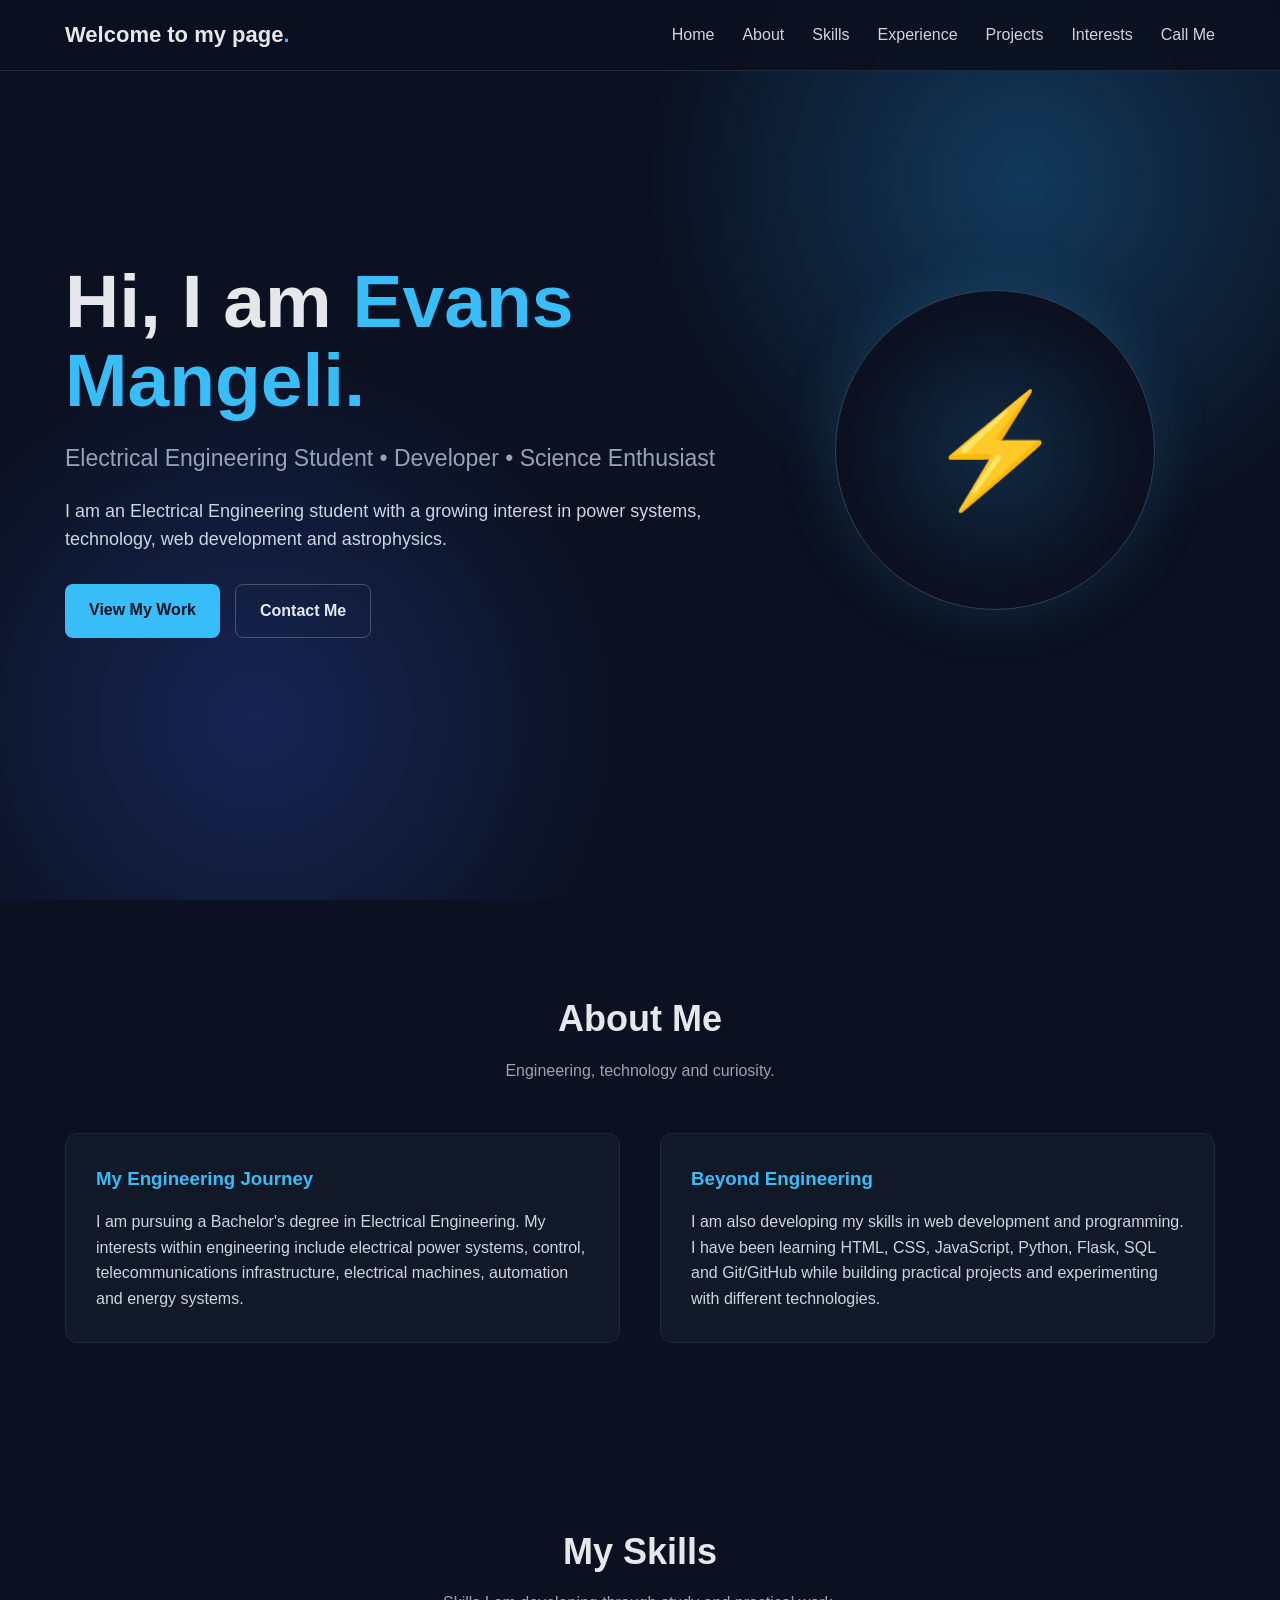
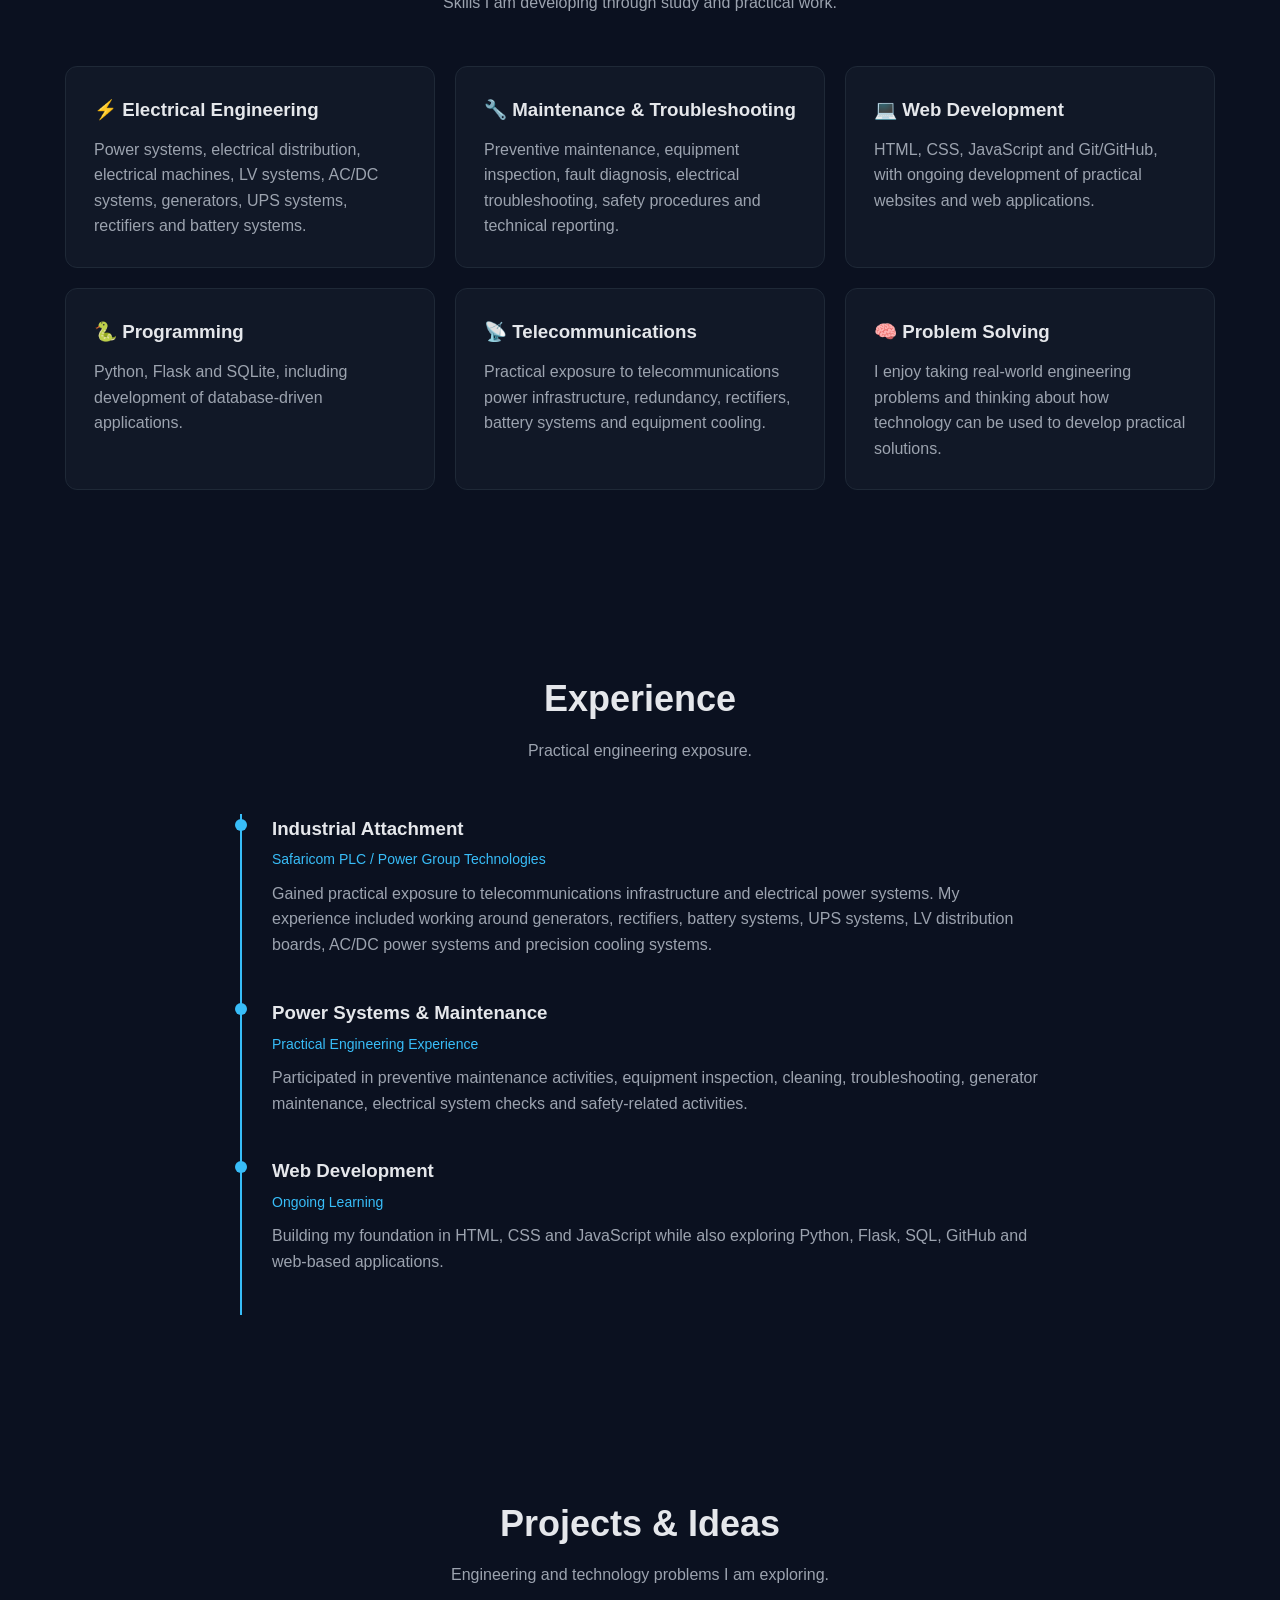
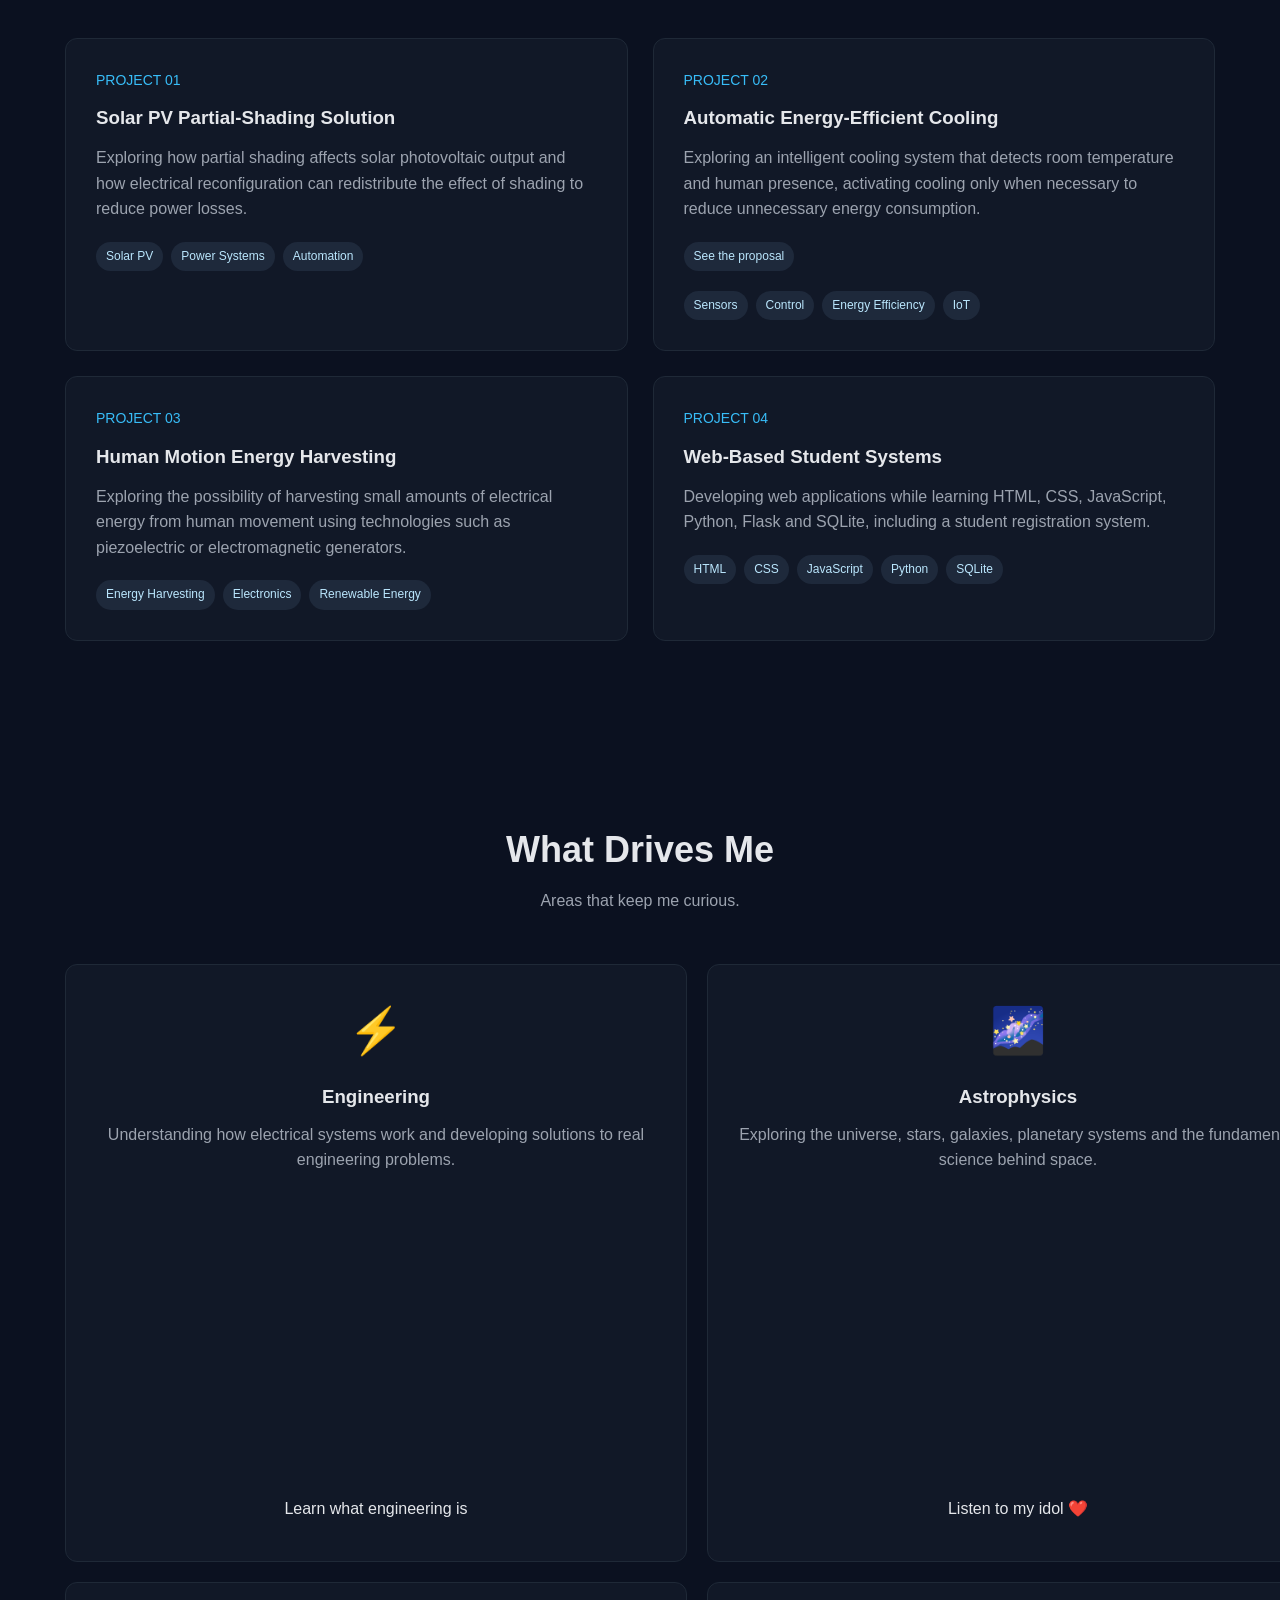
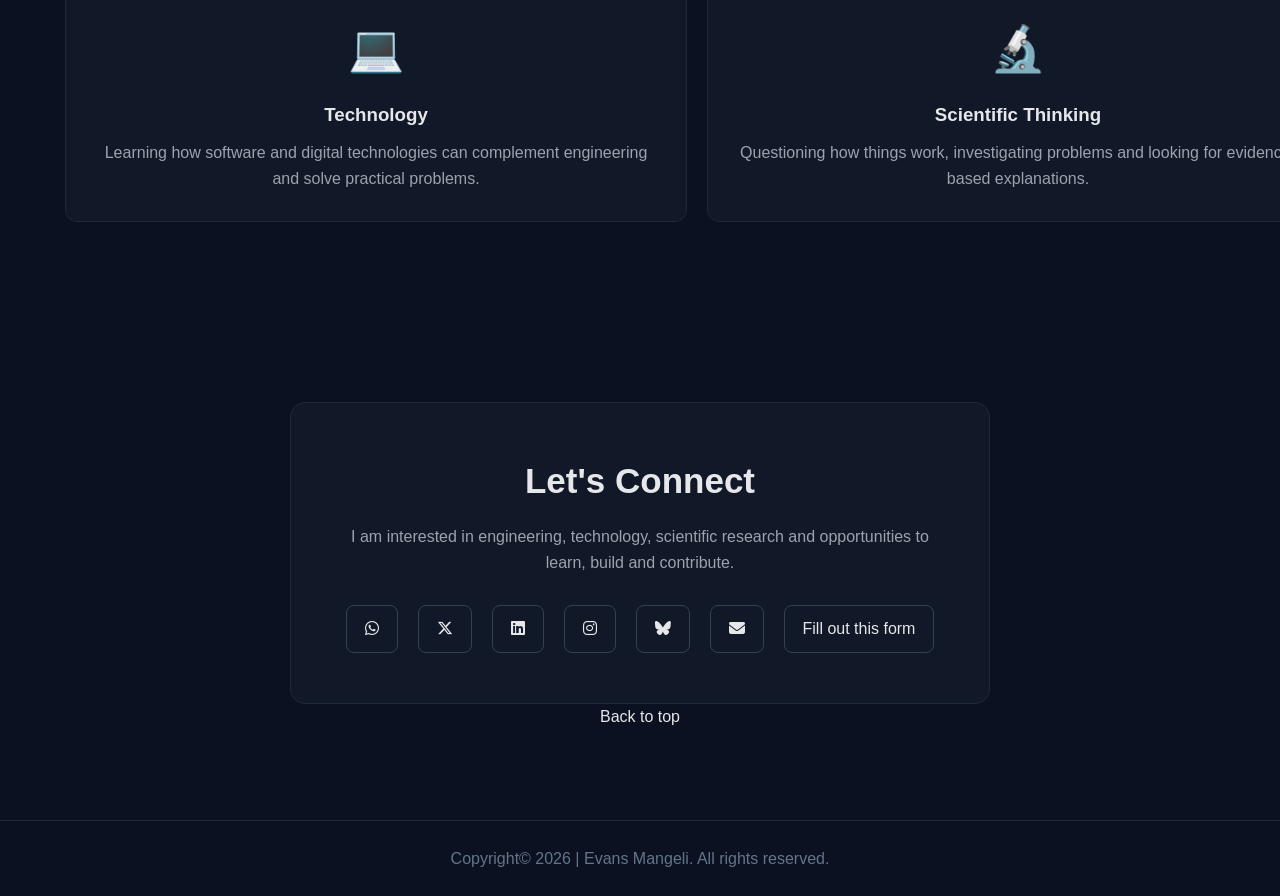
==== index.html @ 2fa1d44e "Updated space background" ====
<!DOCTYPE html>
<html lang="en">
<head>
    <meta charset="UTF-8">
    <meta name="viewport" content="width=device-width, initial-scale=1.0">
    <meta name="google-site-verification" content="w7rC8QkGHCToZlNS32fI_IbXwfFmgGOvwo1kGh_yiqE" />

    <title>Evans Mangeli | Electrical Engineer & Technology Enthusiast</title>

    <meta name="description"
          content="Portfolio of Evans Mangeli, an Electrical Engineering student interested in power systems, technology, web development and astrophysics.">

    <style>
        /* =========================
           GENERAL
        ========================== */

        * {
            margin: 0;
            padding: 0;
            box-sizing: border-box;
            scroll-behavior: smooth;
        }

        body {
            font-family: Arial, Helvetica, sans-serif;
            background: #0b1120;
            color: #e5e7eb;
            line-height: 1.6;
        }

        a {
            text-decoration: none;
            color: inherit;
        }

        .container {
            width: 90%;
            max-width: 1150px;
            margin: auto;
        }

        section {
            padding: 90px 0;
        }

        .section-title {
            text-align: center;
            margin-bottom: 50px;
        }

        .section-title h2 {
            font-size: 36px;
            margin-bottom: 10px;
        }

        .section-title p {
            color: #9ca3af;
        }


        /* =========================
           NAVIGATION
        ========================== */

        header {
            position: fixed;
            top: 0;
            width: 100%;
            z-index: 1000;

            background: rgba(11, 17, 32, 0.92);
            backdrop-filter: blur(10px);

            border-bottom: 1px solid #1f2937;
        }

        nav {
            height: 70px;
            display: flex;
            align-items: center;
            justify-content: space-between;
        }

        .logo {
            font-size: 22px;
            font-weight: bold;
        }

        .logo span {
            color: #38bdf8;
        }

        .nav-links {
            display: flex;
            gap: 28px;
            list-style: none;
        }

        .nav-links a {
            color: #d1d5db;
            transition: 0.3s;
        }

        .nav-links a:hover {
            color: #38bdf8;
        }


        /* =========================
           HERO
        ========================== */

        #home {
            min-height: 100vh;

            display: flex;
            align-items: center;

            background:
                radial-gradient(circle at 80% 20%, #12395a 0%, transparent 30%),
                radial-gradient(circle at 20% 80%, #172554 0%, transparent 30%),
                #0b1120;
        }

        .hero {
            display: grid;
            grid-template-columns: 1.2fr 0.8fr;
            gap: 50px;
            align-items: center;
        }

        .hero-text h1 {
            font-size: clamp(45px, 7vw, 75px);
            line-height: 1.05;
            margin-bottom: 20px;
        }

        .hero-text h1 span {
            color: #38bdf8;
        }

        .hero-text h3 {
            color: #94a3b8;
            font-size: 23px;
            margin-bottom: 20px;
            font-weight: normal;
        }

        .hero-text p {
            color: #cbd5e1;
            max-width: 650px;
            font-size: 18px;
            margin-bottom: 30px;
        }

        .buttons {
            display: flex;
            gap: 15px;
            flex-wrap: wrap;
        }

        .btn {
            display: inline-block;
            padding: 13px 24px;
            border-radius: 8px;
            font-weight: bold;
            transition: 0.3s;
        }

        .primary {
            background: #38bdf8;
            color: #07111f;
        }

        .primary:hover {
            transform: translateY(-3px);
        }

        .secondary {
            border: 1px solid #475569;
            color: #e2e8f0;
        }

        .secondary:hover {
            border-color: #38bdf8;
            color: #38bdf8;
        }


        /* =========================
           ENGINEERING VISUAL
        ========================== */

        .hero-visual {
            display: flex;
            justify-content: center;
        }

        .engineering-card {
            width: 320px;
            height: 320px;

            border: 1px solid #334155;
            border-radius: 50%;

            display: flex;
            align-items: center;
            justify-content: center;

            background:
                radial-gradient(circle, #102a43, #0b1120 65%);

            box-shadow: 0 0 60px rgba(56, 189, 248, 0.15);
        }

        .engineering-card .symbol {
            font-size: 110px;
        }


        /* =========================
           ABOUT
        ========================== */

        .about-grid {
            display: grid;
            grid-template-columns: 1fr 1fr;
            gap: 40px;
        }

        .about-card {
            background: #111827;
            border: 1px solid #1f2937;
            border-radius: 12px;
            padding: 30px;
        }

        .about-card h3 {
            margin-bottom: 15px;
            color: #38bdf8;
        }

        .about-card p {
            color: #cbd5e1;
        }


        /* =========================
           SKILLS
        ========================== */

        .skills-grid {
            display: grid;
            grid-template-columns: repeat(3, 1fr);
            gap: 20px;
        }

        .skill-card {
            background: #111827;
            border: 1px solid #1f2937;
            border-radius: 12px;
            padding: 28px;
            transition: 0.3s;
        }

        .skill-card:hover {
            transform: translateY(-5px);
            border-color: #38bdf8;
        }

        .skill-card h3 {
            margin-bottom: 12px;
        }

        .skill-card p {
            color: #9ca3af;
        }


        /* =========================
           EXPERIENCE
        ========================== */

        .timeline {
            max-width: 800px;
            margin: auto;
        }

        .timeline-item {
            border-left: 2px solid #38bdf8;
            padding: 0 0 40px 30px;
            position: relative;
        }

        .timeline-item::before {
            content: "";
            width: 12px;
            height: 12px;
            border-radius: 50%;
            background: #38bdf8;

            position: absolute;
            left: -7px;
            top: 5px;
        }

        .timeline-item h3 {
            margin-bottom: 5px;
        }

        .timeline-item .date {
            color: #38bdf8;
            font-size: 14px;
            margin-bottom: 10px;
        }

        .timeline-item p {
            color: #9ca3af;
        }


        /* =========================
           PROJECTS
        ========================== */

        .projects-grid {
            display: grid;
            grid-template-columns: repeat(2, 1fr);
            gap: 25px;
        }

        .project-card {
            background: #111827;
            border: 1px solid #1f2937;
            border-radius: 12px;
            padding: 30px;

            transition: 0.3s;
        }

        .project-card:hover {
            transform: translateY(-6px);
            border-color: #38bdf8;
        }

        .project-number {
            color: #38bdf8;
            font-size: 14px;
            margin-bottom: 12px;
        }

        .project-card h3 {
            margin-bottom: 12px;
        }

        .project-card p {
            color: #9ca3af;
        }

        .tags {
            display: flex;
            gap: 8px;
            flex-wrap: wrap;
            margin-top: 20px;
        }

        .tag {
            background: #1e293b;
            color: #bae6fd;
            padding: 5px 10px;
            border-radius: 20px;
            font-size: 12px;
        }


        /* =========================
           INTERESTS
        ========================== */

        .interest-grid {
            display: grid;
            grid-template-columns: repeat(3, 1fr);
            gap: 20px;
        }

        .interest {
            text-align: center;
            padding: 30px;
            background: #111827;
            border-radius: 12px;
            border: 1px solid #1f2937;
        }

        .interest .icon {
            font-size: 45px;
            margin-bottom: 15px;
        }

        .interest p {
            color: #9ca3af;
            margin-top: 10px;
        }


        /* =========================
           CONTACT
        ========================== */

        #contact {
            text-align: center;
        }

        .contact-box {
            max-width: 700px;
            margin: auto;
            background: #111827;
            border: 1px solid #1f2937;
            border-radius: 15px;
            padding: 50px;
        }

        .contact-box h2 {
            font-size: 35px;
            margin-bottom: 15px;
        }

        .contact-box p {
            color: #9ca3af;
            margin-bottom: 30px;
        }

        .social-links {
            display: flex;
            justify-content: center;
            gap: 20px;
            flex-wrap: wrap;
        }

        .social-links a {
            border: 1px solid #334155;
            padding: 10px 18px;
            border-radius: 8px;
            transition: 0.3s;
        }

        .social-links a:hover {
            color: #38bdf8;
            border-color: #38bdf8;
        }


        /* =========================
           FOOTER
        ========================== */

        footer {
            border-top: 1px solid #1f2937;
            padding: 25px;
            text-align: center;
            color: #64748b;
        }


        /* =========================
           MOBILE
        ========================== */

        @media (max-width: 800px) {

            .nav-links {
                display: none;
            }

            .hero {
                grid-template-columns: 1fr;
                text-align: center;
            }

            .buttons {
                justify-content: center;
            }

            .about-grid,
            .projects-grid {
                grid-template-columns: 1fr;
            }

            .skills-grid,
            .interest-grid {
                grid-template-columns: 1fr;
            }

            .hero-visual {
                order: -1;
            }

            .engineering-card {
                width: 220px;
                height: 220px;
            }

            .engineering-card .symbol {
                font-size: 75px;
            }
        }
        .space-background {
            position: fixed;
            inset: 0;
            width: 100%;
            height: 100%;
            object-fit: cover;
            z-index: -1;
        }
    </style>
    <link rel="icon" href="1782211085820.jpg" type="jpeg">
    <link rel="stylesheet" href="https://cdnjs.cloudflare.com/ajax/libs/font-awesome/6.7.2/css/all.min.css">
</head>


<body>
    

    <!-- =========================
         NAVIGATION
    ========================== -->

    <header>
        
        <div class="container">
            
            <nav>

                <div class="logo">
                    Welcome to my page<span>.</span>
                </div>

                <ul class="nav-links">
                    <li><a href="#home">Home</a></li>
                    <li><a href="#about">About</a></li>
                    <li><a href="#skills">Skills</a></li>
                    <li><a href="#experience">Experience</a></li>
                    <li><a href="#projects">Projects</a></li>
                    <li><a href="#interests">Interests</a></li>
                    <li><a href="tel: +254722110178">Call Me</a></li>
                </ul>

            </nav>
        </div>
    </header>


    <!-- =========================
         HERO
    ========================== -->

    <section id="home">

        <div class="container">
            <video class="space-background" autoplay muted loop playsinline>
                <source src="A journey into the Milky Way galaxy showing continuous rotation and looping seamlessly.mp4" type="mp4">
            </video>


            <div class="hero">

                <div class="hero-text">

                    <h1>
                        Hi, I am <span>Evans Mangeli.</span>
                    </h1>

                    <h3>
                        Electrical Engineering Student • Developer • Science Enthusiast
                    </h3>

                    <p>
                        I am an Electrical Engineering student with a growing interest in power systems,
                        technology, web development and astrophysics.
                    </p>

                    <div class="buttons">
                        <a href="#projects" class="btn primary">
                            View My Work
                        </a>

                        <a href="#contact" class="btn secondary">
                            Contact Me
                        </a>
                    </div>

                </div>


                <div class="hero-visual">

                    <div class="engineering-card">

                        <div class="symbol">
                            ⚡
                        </div>

                    </div>

                </div>

            </div>

        </div>

    </section>


    <!-- =========================
         ABOUT
    ========================== -->

    <section id="about">

        <div class="container">

            <div class="section-title">

                <h2>About Me</h2>

                <p>
                    Engineering, technology and curiosity.
                </p>

            </div>


            <div class="about-grid">

                <div class="about-card">

                    <h3>My Engineering Journey</h3>

                    <p>
                        I am pursuing a Bachelor's degree in Electrical Engineering.

                        My interests within engineering include electrical power
                        systems, control, telecommunications infrastructure,
                        electrical machines, automation and energy systems.
                    </p>

                </div>


                <div class="about-card">

                    <h3>Beyond Engineering</h3>

                    <p>
                        I am also developing my skills in web development and
                        programming. I have been learning HTML, CSS, JavaScript,
                        Python, Flask, SQL and Git/GitHub while building practical
                        projects and experimenting with different technologies.
                    </p>

                </div>

            </div>

        </div>

    </section>


    <!-- =========================
         SKILLS
    ========================== -->

    <section id="skills">

        <div class="container">

            <div class="section-title">

                <h2>My Skills</h2>

                <p>
                    Skills I am developing through study and practical work.
                </p>

            </div>


            <div class="skills-grid">

                <div class="skill-card">
                    <h3>⚡ Electrical Engineering</h3>

                    <p>
                        Power systems, electrical distribution, electrical machines,
                        LV systems, AC/DC systems, generators, UPS systems,
                        rectifiers and battery systems.
                    </p>
                </div>


                <div class="skill-card">
                    <h3>🔧 Maintenance & Troubleshooting</h3>

                    <p>
                        Preventive maintenance, equipment inspection,
                        fault diagnosis, electrical troubleshooting,
                        safety procedures and technical reporting.
                    </p>
                </div>


                <div class="skill-card">
                    <h3>💻 Web Development</h3>

                    <p>
                        HTML, CSS, JavaScript and Git/GitHub, with ongoing
                        development of practical websites and web applications.
                    </p>
                </div>


                <div class="skill-card">
                    <h3>🐍 Programming</h3>

                    <p>
                        Python, Flask and SQLite, including development of
                        database-driven applications.
                    </p>
                </div>


                <div class="skill-card">
                    <h3>📡 Telecommunications</h3>

                    <p>
                        Practical exposure to telecommunications power
                        infrastructure, redundancy, rectifiers, battery systems
                        and equipment cooling.
                    </p>
                </div>


                <div class="skill-card">
                    <h3>🧠 Problem Solving</h3>

                    <p>
                        I enjoy taking real-world engineering problems and
                        thinking about how technology can be used to develop
                        practical solutions.
                    </p>
                </div>

            </div>

        </div>

    </section>


    <!-- =========================
         EXPERIENCE
    ========================== -->

    <section id="experience">

        <div class="container">

            <div class="section-title">

                <h2>Experience</h2>

                <p>
                    Practical engineering exposure.
                </p>

            </div>


            <div class="timeline">

                <div class="timeline-item">

                    <h3>Industrial Attachment</h3>

                    <div class="date">
                        Safaricom PLC / Power Group Technologies
                    </div>

                    <p>
                        Gained practical exposure to telecommunications
                        infrastructure and electrical power systems.

                        My experience included working around generators,
                        rectifiers, battery systems, UPS systems, LV distribution
                        boards, AC/DC power systems and precision cooling systems.
                    </p>

                </div>


                <div class="timeline-item">

                    <h3>Power Systems & Maintenance</h3>

                    <div class="date">
                        Practical Engineering Experience
                    </div>

                    <p>
                        Participated in preventive maintenance activities,
                        equipment inspection, cleaning, troubleshooting,
                        generator maintenance, electrical system checks and
                        safety-related activities.
                    </p>

                </div>


                <div class="timeline-item">

                    <h3>Web Development</h3>

                    <div class="date">
                        Ongoing Learning
                    </div>

                    <p>
                        Building my foundation in HTML, CSS and JavaScript while
                        also exploring Python, Flask, SQL, GitHub and web-based
                        applications.
                    </p>

                </div>

            </div>

        </div>

    </section>


    <!-- =========================
         PROJECTS
    ========================== -->

    <section id="projects">

        <div class="container">

            <div class="section-title">

                <h2>Projects & Ideas</h2>

                <p>
                    Engineering and technology problems I am exploring.
                </p>

            </div>


            <div class="projects-grid">


                <div class="project-card">

                    <div class="project-number">
                        PROJECT 01
                    </div>

                    <h3>Solar PV Partial-Shading Solution</h3>

                    <p>
                        Exploring how partial shading affects solar photovoltaic
                        output and how electrical reconfiguration can redistribute
                        the effect of shading to reduce power losses.
                    </p>

                    <div class="tags">
                        <span class="tag">Solar PV</span>
                        <span class="tag">Power Systems</span>
                        <span class="tag">Automation</span>
                    </div>

                </div>


                <div class="project-card">

                    <div class="project-number">
                        PROJECT 02
                    </div>

                    <h3>Automatic Energy-Efficient Cooling</h3>

                    <p>
                        Exploring an intelligent cooling system that detects room
                        temperature and human presence, activating cooling only
                        when necessary to reduce unnecessary energy consumption.
                        <p> 
                            <div class="tags"><span class="tag"><a href="Evans R Proposal (3).docx">See the proposal</a></span></div>
                        </p>
                    </p>

                    <div class="tags">
                        <span class="tag">Sensors</span>
                        <span class="tag">Control</span>
                        <span class="tag">Energy Efficiency</span>
                        <span class="tag">IoT</span>
                    </div>

                </div>


                <div class="project-card">

                    <div class="project-number">
                        PROJECT 03
                    </div>

                    <h3>Human Motion Energy Harvesting</h3>

                    <p>
                        Exploring the possibility of harvesting small amounts of
                        electrical energy from human movement using technologies
                        such as piezoelectric or electromagnetic generators.
                    </p>

                    <div class="tags">
                        <span class="tag">Energy Harvesting</span>
                        <span class="tag">Electronics</span>
                        <span class="tag">Renewable Energy</span>
                    </div>

                </div>


                <div class="project-card">

                    <div class="project-number">
                        PROJECT 04
                    </div>

                    <h3>Web-Based Student Systems</h3>

                    <p>
                        Developing web applications while learning HTML, CSS,
                        JavaScript, Python, Flask and SQLite, including a
                        student registration system.
                    </p>

                    <div class="tags">
                        <span class="tag">HTML</span>
                        <span class="tag">CSS</span>
                        <span class="tag">JavaScript</span>
                        <span class="tag">Python</span>
                        <span class="tag">SQLite</span>
                    </div>

                </div>


            </div>

        </div>

    </section>


    <!-- =========================
         INTERESTS
    ========================== -->

    <section id="interests">

        <div class="container">

            <div class="section-title">

                <h2>What Drives Me</h2>

                <p>
                    Areas that keep me curious.
                </p>

            </div>


            <div class="interest-grid">


                <div class="interest">

                    <div class="icon">⚡</div>

                    <h3>Engineering</h3>

                    <p>
                        Understanding how electrical systems work and
                        developing solutions to real engineering problems.
                        <div class="video">
                            <iframe width="560" height="315" src="https://www.youtube.com/embed/btGYcizV0iI?si=P6MO7nj-LQK245ut" title="YouTube video player" frameborder="0" allow="accelerometer; autoplay; clipboard-write; encrypted-media; gyroscope; picture-in-picture; web-share" referrerpolicy="strict-origin-when-cross-origin" allowfullscreen></iframe>
                        </div>
                    <span>Learn what engineering is</span>
                    </p>

                </div>


                <div class="interest">

                    <div class="icon">🌌</div>

                    <h3>Astrophysics</h3>

                    <p>
                        Exploring the universe, stars, galaxies, planetary
                        systems and the fundamental science behind space.
                        <div class="video">
                                <iframe width="560" height="315" src="https://www.youtube.com/embed/8Cb3G53xsZE?si=ZEhjU7T-Uwq2a52V" title="YouTube video player" frameborder="0" allow="accelerometer; autoplay; clipboard-write; encrypted-media; gyroscope; picture-in-picture; web-share" referrerpolicy="strict-origin-when-cross-origin" allowfullscreen></iframe>
                            <span>Listen to my idol ❤️</span>
                        </div>
                    </p>

                </div>


                <div class="interest">

                    <div class="icon">🚀</div>

                    <h3>Space Exploration</h3>

                    <p>
                        Inspired by humanity's exploration of the Moon,
                        Mars and beyond, and fascinated by missions such as
                        Apollo, Voyager and Artemis.
                        <div class="video">
                            <iframe width="560" height="315" src="https://www.youtube.com/embed/hh7wfElw4g0?si=22OTJSEGtt89U9cY" title="YouTube video player" frameborder="0" allow="accelerometer; autoplay; clipboard-write; encrypted-media; gyroscope; picture-in-picture; web-share" referrerpolicy="strict-origin-when-cross-origin" allowfullscreen></iframe>
                            <span>Learn more about the Voyager I</span>
                        </div>
                    </p>

                </div>


                <div class="interest">

                    <div class="icon">💻</div>

                    <h3>Technology</h3>

                    <p>
                        Learning how software and digital technologies can
                        complement engineering and solve practical problems.
                    </p>

                </div>


                <div class="interest">

                    <div class="icon">🔬</div>

                    <h3>Scientific Thinking</h3>

                    <p>
                        Questioning how things work, investigating problems
                        and looking for evidence-based explanations.
                    </p>

                </div>


                <div class="interest">

                    <div class="icon">🌍</div>

                    <h3>Innovation</h3>

                    <p>
                        Interested in ideas that can transform engineering
                        concepts into useful real-world solutions.
                    </p>

                </div>

            </div>

        </div>

    </section>


    <!-- =========================
         CONTACT
    ========================== -->

    <section id="contact">

        <div class="container">

            <div class="contact-box">

                <h2>Let's Connect</h2>

                <p>
                    I am interested in engineering, technology, scientific
                    research and opportunities to learn, build and contribute.
                </p>


                <div class="social-links">

                    <a href="https://wa.me/254722110178" aria-label="WhatsApp" target="_blank">
                        <i  class="fa-brands fa-whatsapp"></i>
                    </a>

                    <a href="https://x.com/evansmangeli"
                       aria-label="X (formerly Twitter)"
                       target="_blank">
                        <i class="fa-brands fa-x-twitter"></i>
                    </a>

                    <a href="https://www.linkedin.com/in/eng-evans-mangeli-0377962a7?utm_source=share_via&utm_content=profile&utm_medium=member_ios"
                       aria-label="LinkedIn"
                       target="_blank">
                        <i class="fa-brands fa-linkedin"></i>
                    </a>
                    <a href="https://www.instagram.com/evansmangeli"
                       aria-label="Instagram"
                       target="_blank">
                        <i class="fa-brands fa-instagram"></i>
                    </a>
                    <a href="https://bsky.app/profile/mangeli.bsky.social"
                       aria-label="Bluesky"
                       target="_blank">
                        <i class="fa-brands fa-bluesky"></i>
                    </a>

                    <!-- Replace this with your actual email -->
                    <a href="mailto:mangelievans@yahoo.com.com" aria-label="Email">
                        <i class="fa-solid fa-envelope"></i>
                    </a>
                    
                    <a href="form.html">Fill out this form</a>
                    
                </div>

            </div>

        </div>
        <a href="/">Back to top</a>

    </section>


    <!-- =========================
         FOOTER
    ========================== -->

    <footer>

        <p>
            Copyright© <span id="year"></span> | Evans Mangeli. All rights reserved.
            
        </p>

    </footer>
    


    <!-- =========================
         JAVASCRIPT
    ========================== -->

    <script>

        // Automatically display the current year
        document.getElementById("year").textContent =
            new Date().getFullYear();

    </script>

</body>
</html>
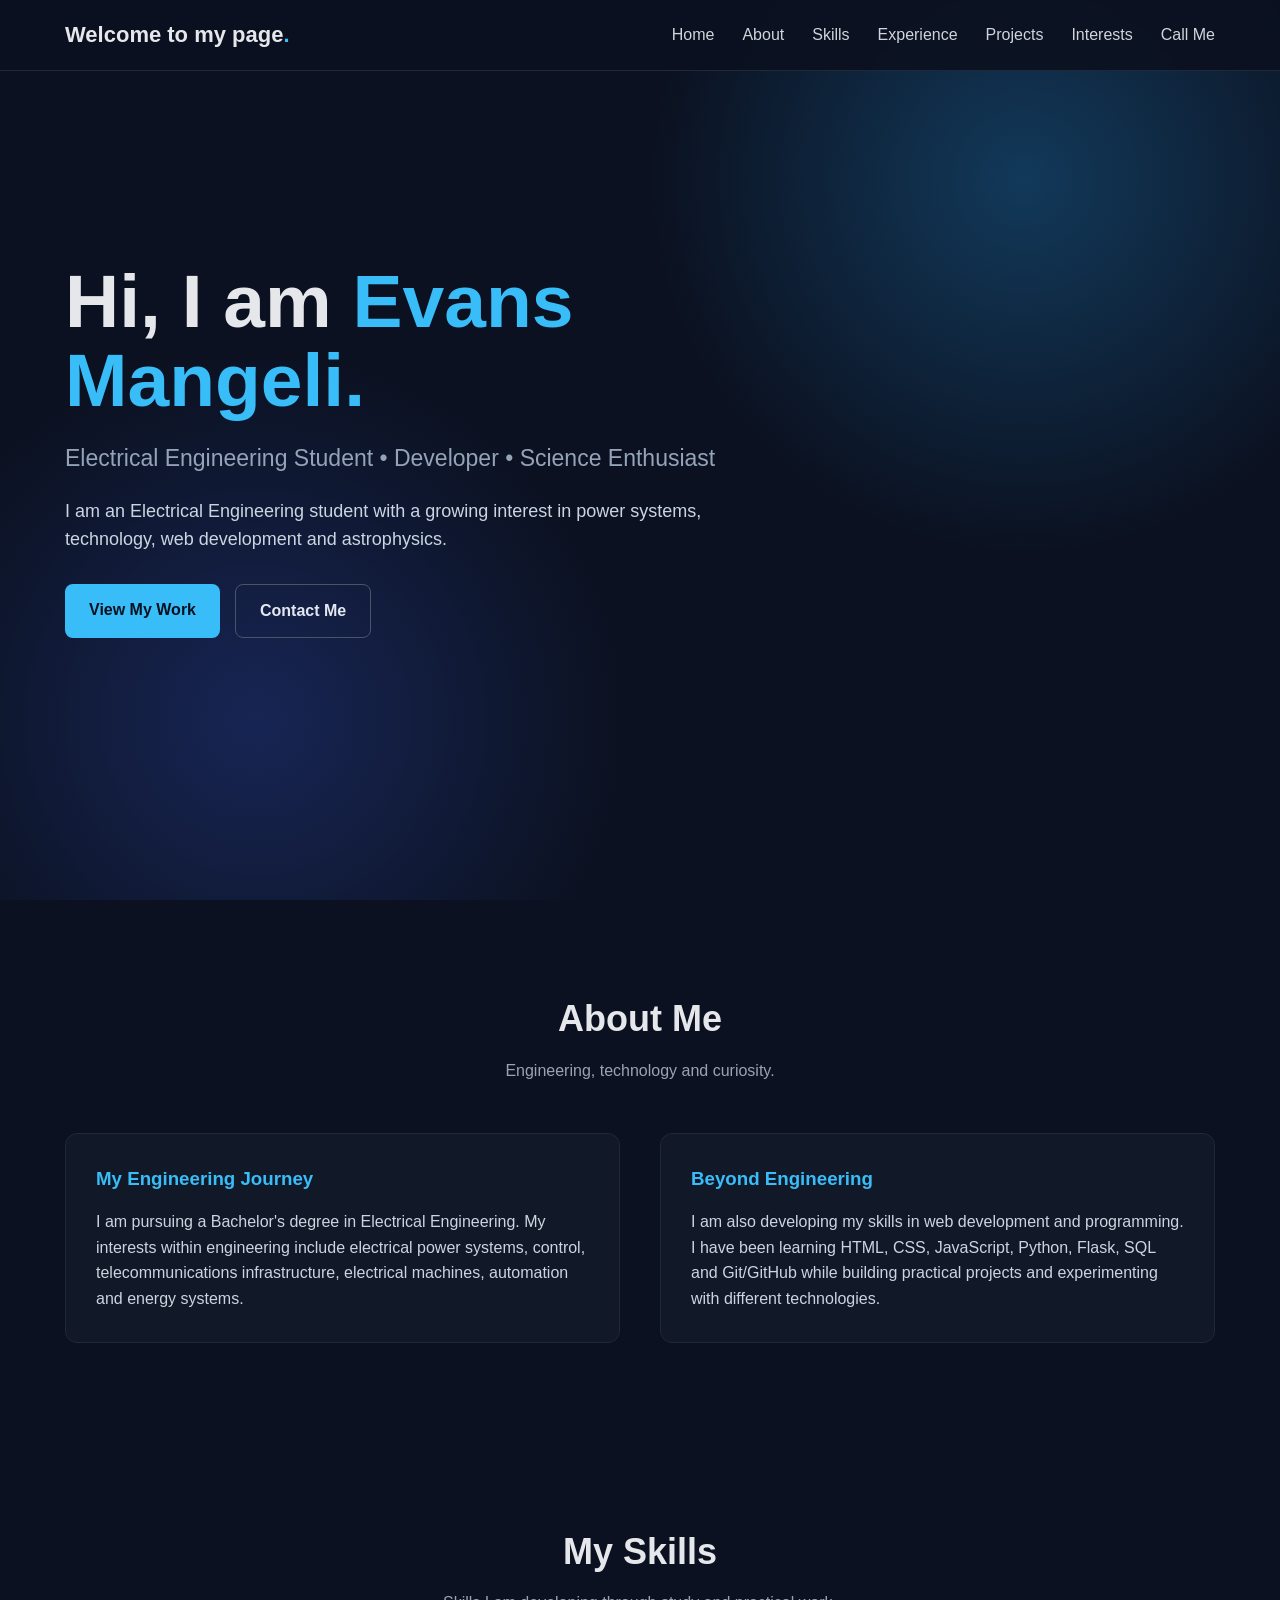
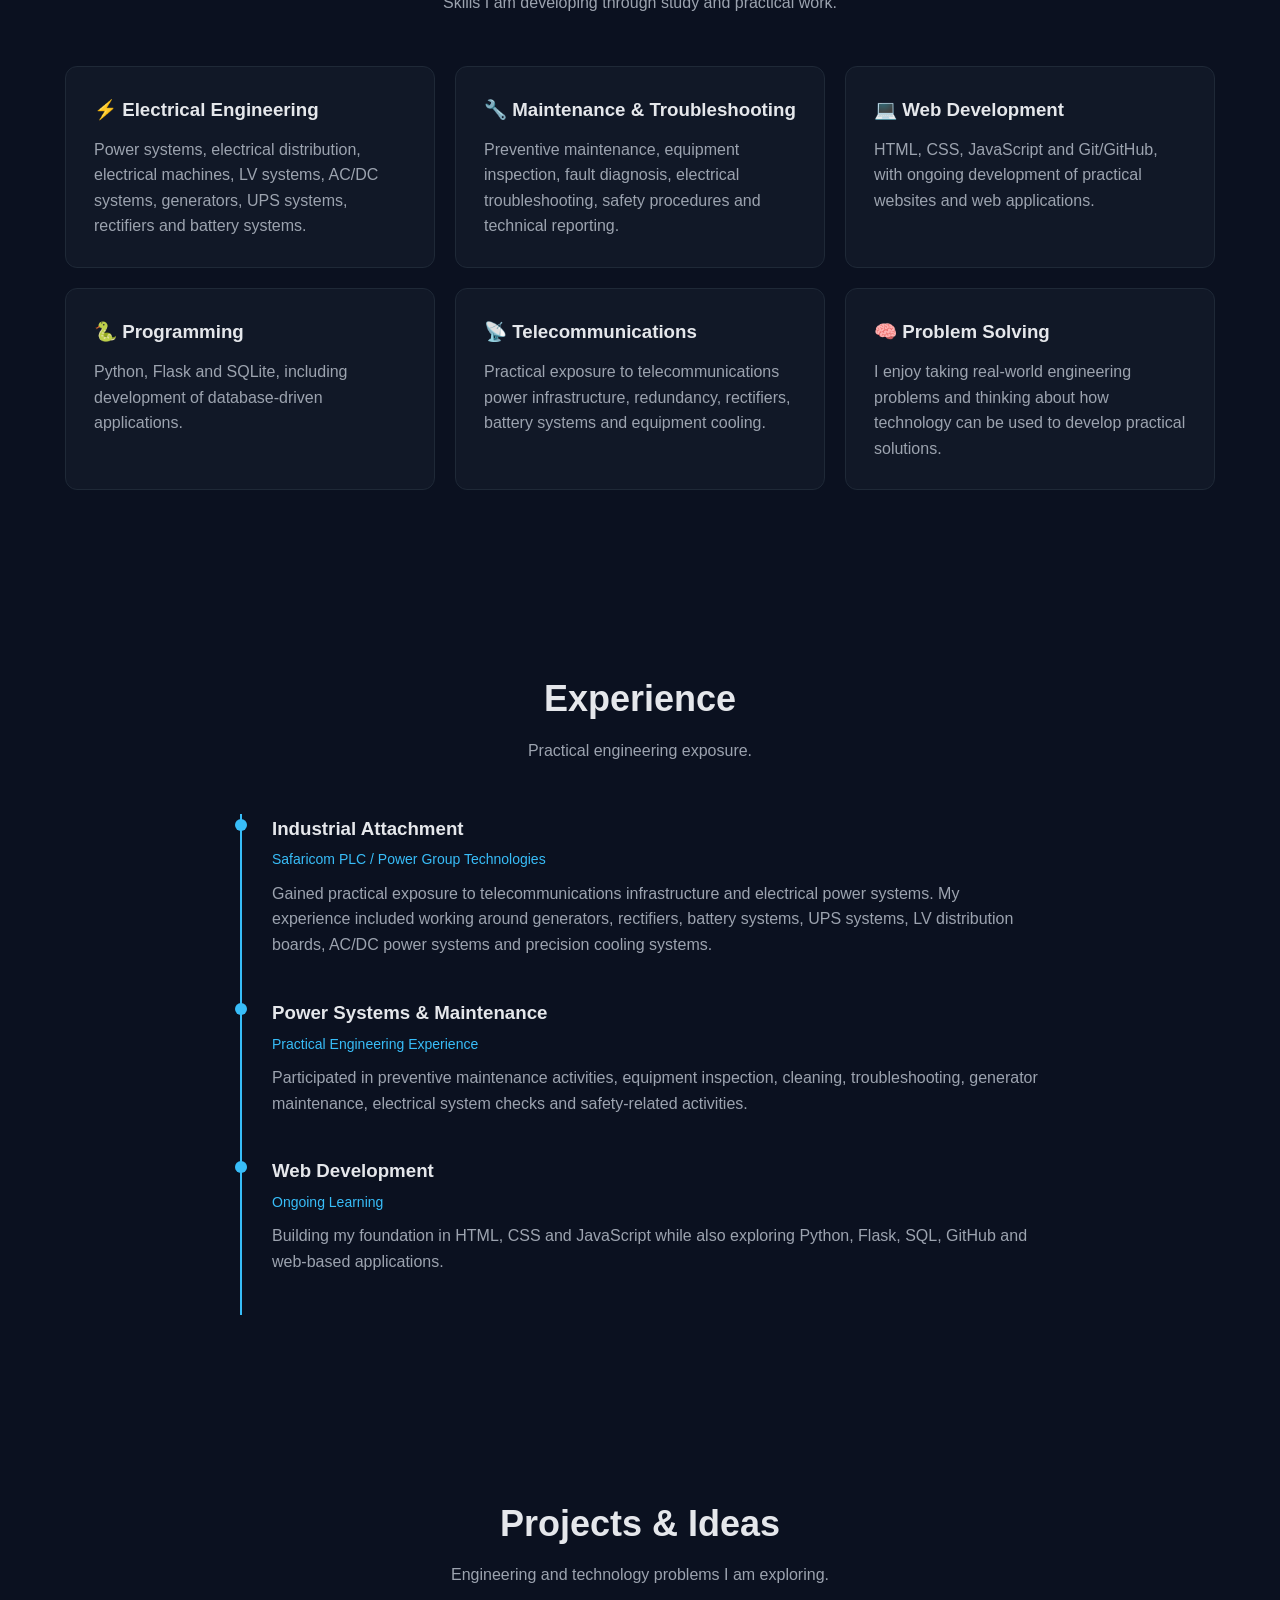
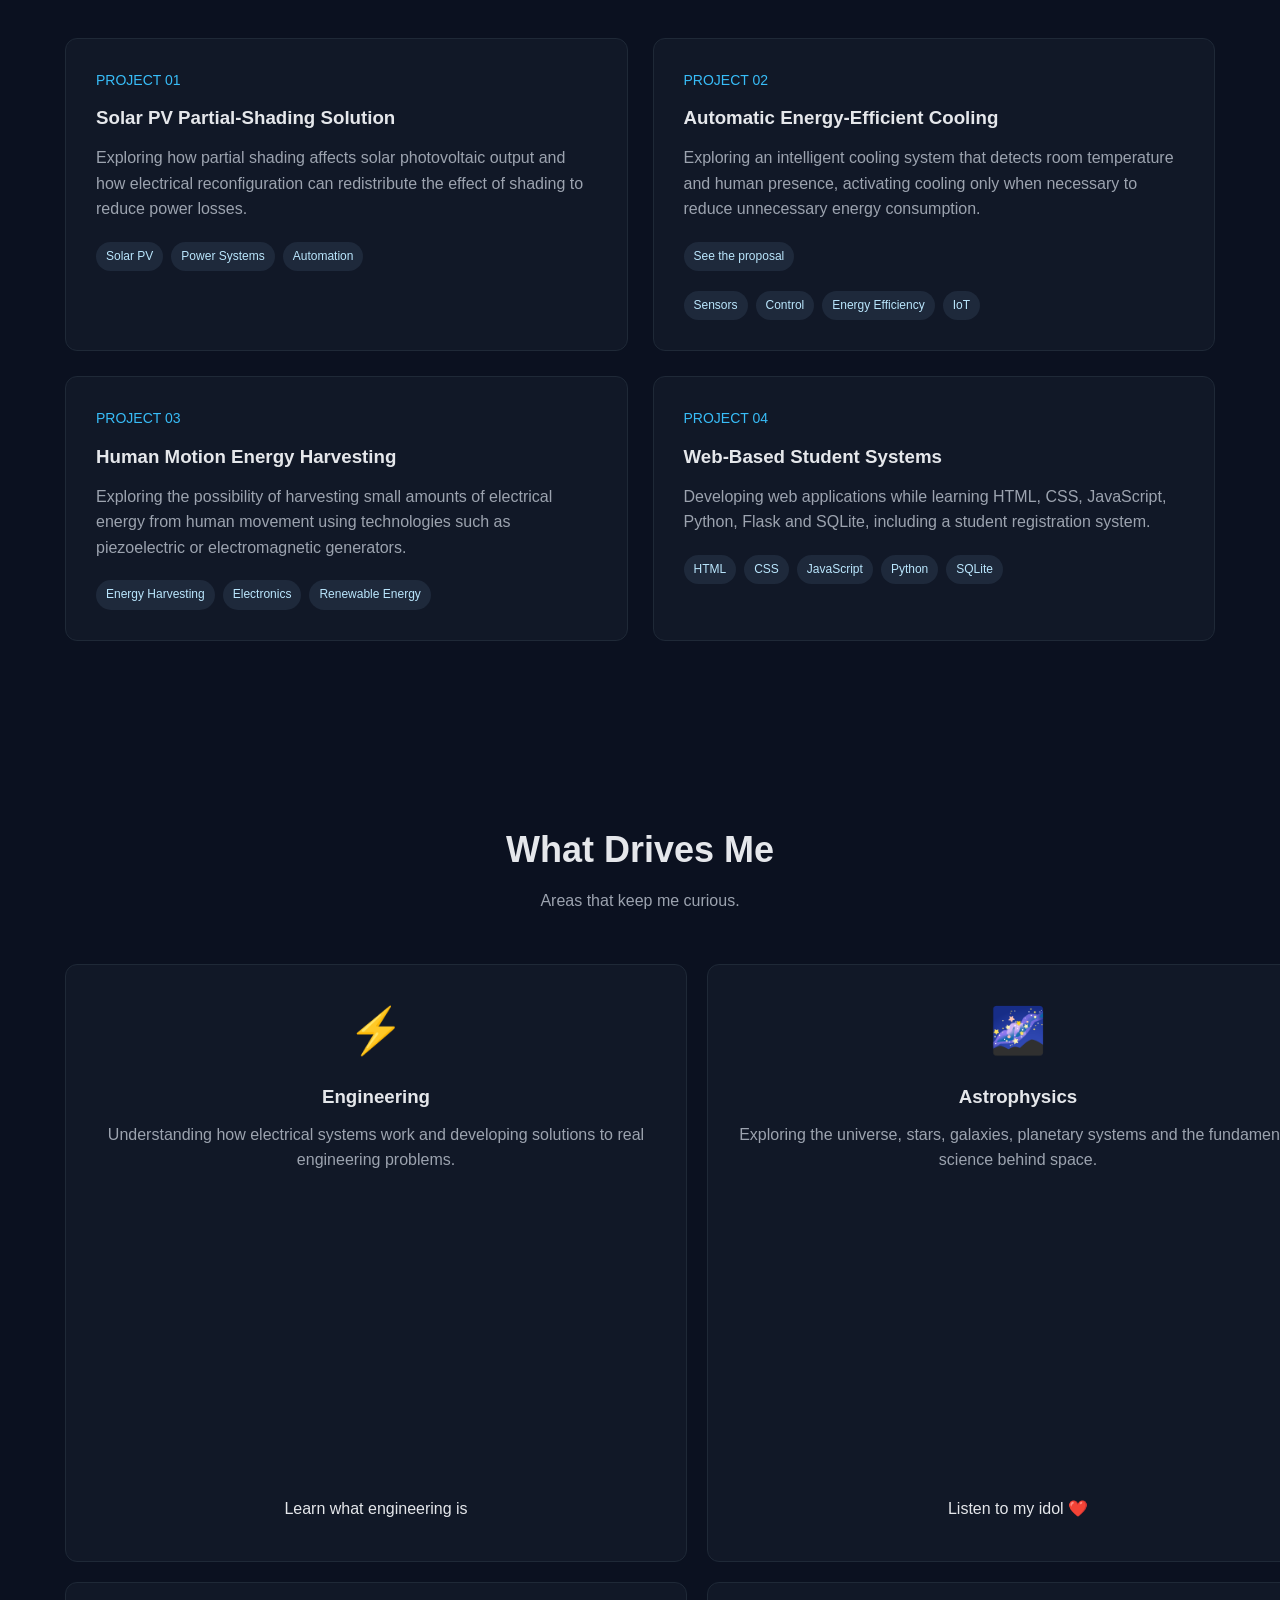
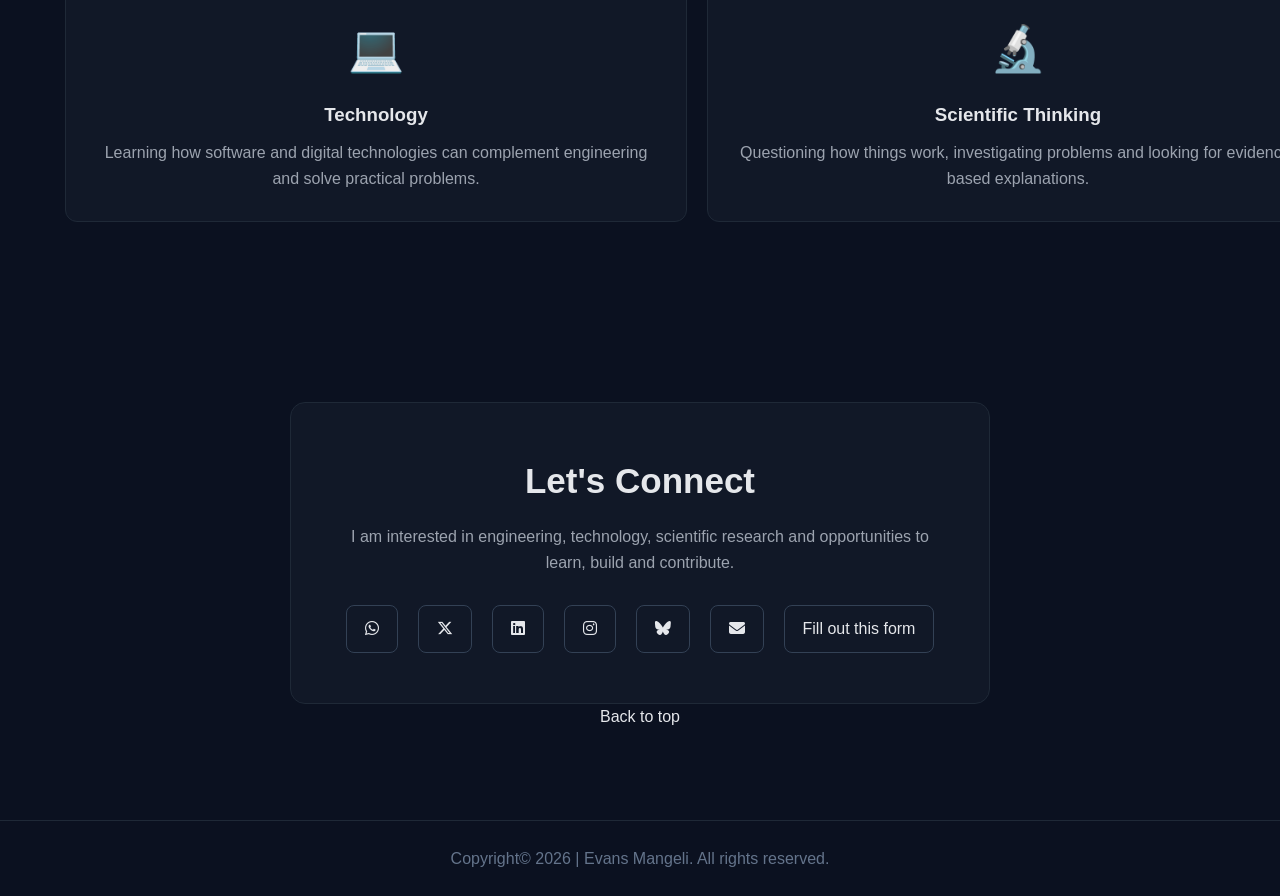
==== commit de04a26d: "Changed the logo style" ====
--- a/index.html
+++ b/index.html
@@ -193,9 +193,20 @@
         ========================== */
 
         .hero-visual {
+            width: 300px;
+            height: 300px;
             display: flex;
             justify-content: center;
-        }
+            border-radius: 50%;
+            overflow: hidden;
+        }
+        .hero-visual img {
+            width: 100%;
+            height: 100%;
+            object-fit: cover;
+            border-radius: 50%;
+        }
+        
 
         .engineering-card {
             width: 320px;
@@ -593,15 +604,7 @@
 
 
                 <div class="hero-visual">
-
-                    <div class="engineering-card">
-
-                        <div class="symbol">
-                            ⚡
-                        </div>
-
-                    </div>
-
+                    <img scr="Maths.jpeg" alt="My Logo">
                 </div>
 
             </div>
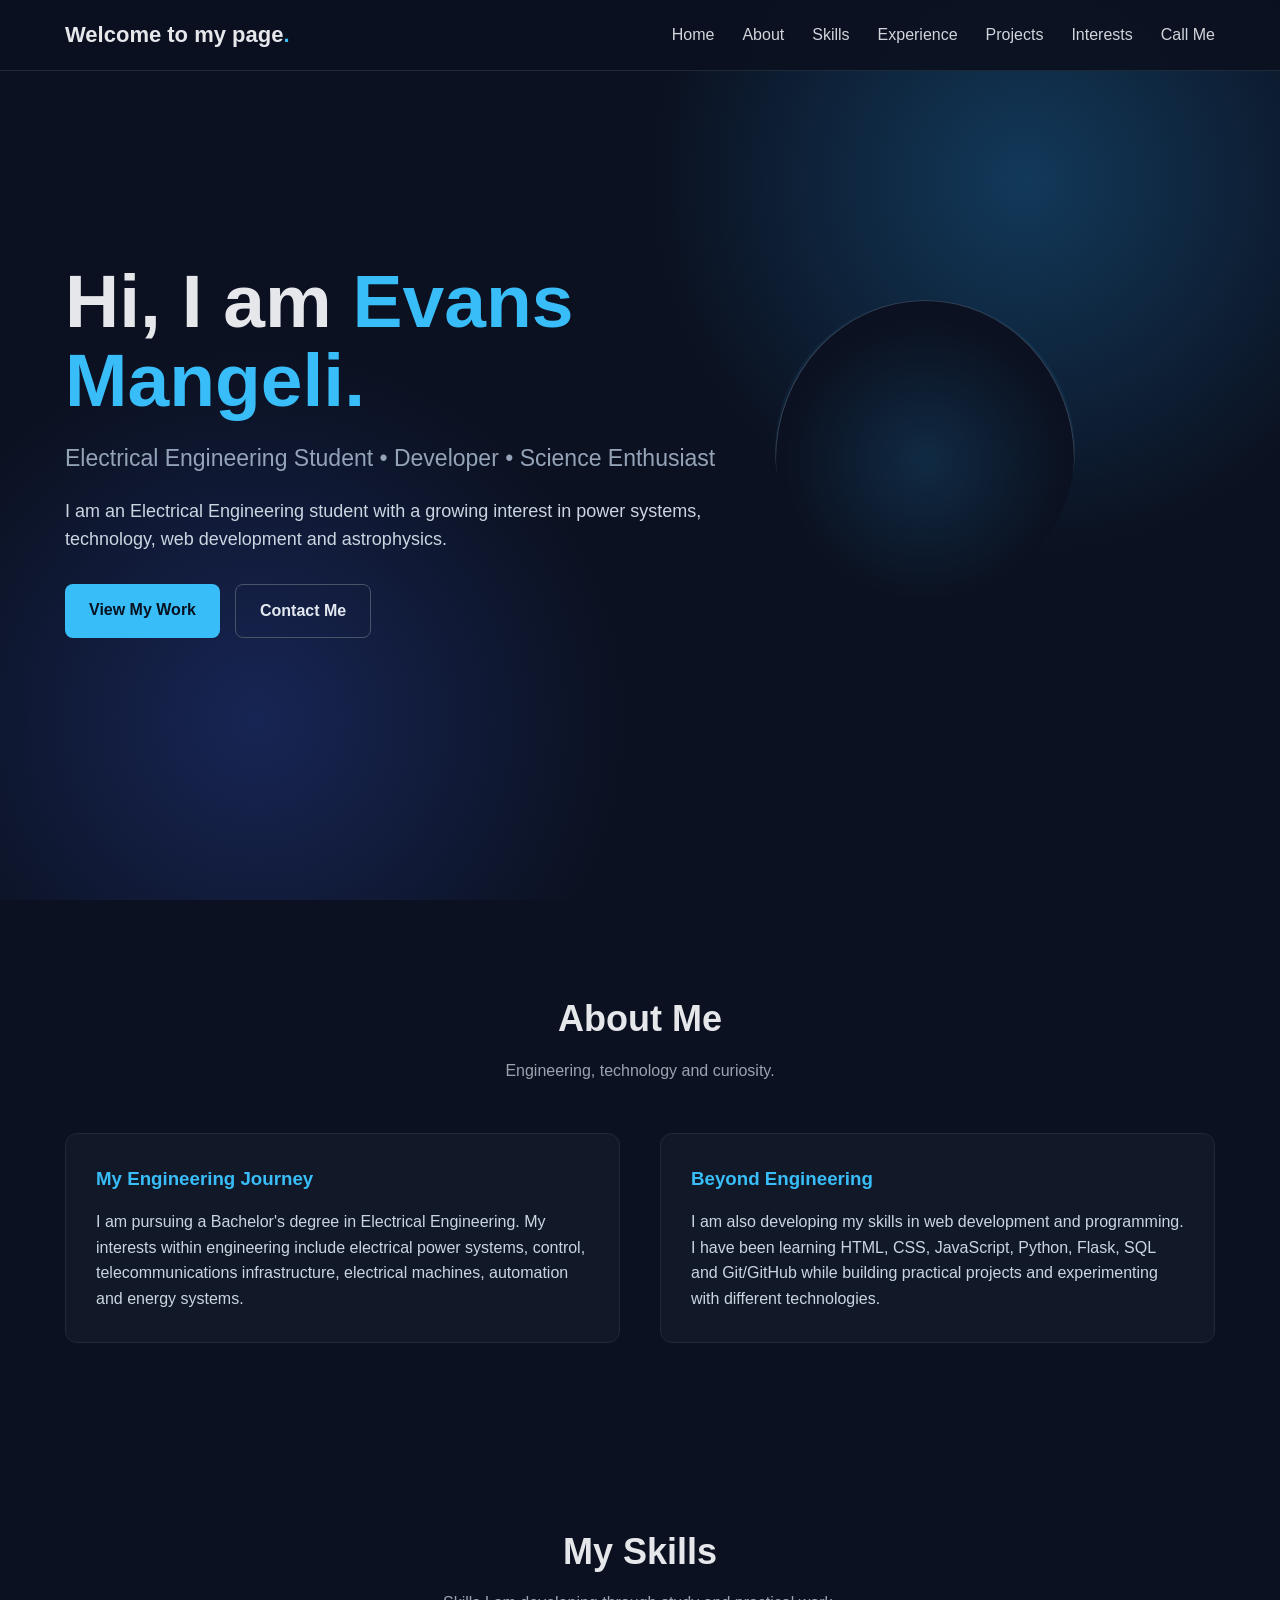
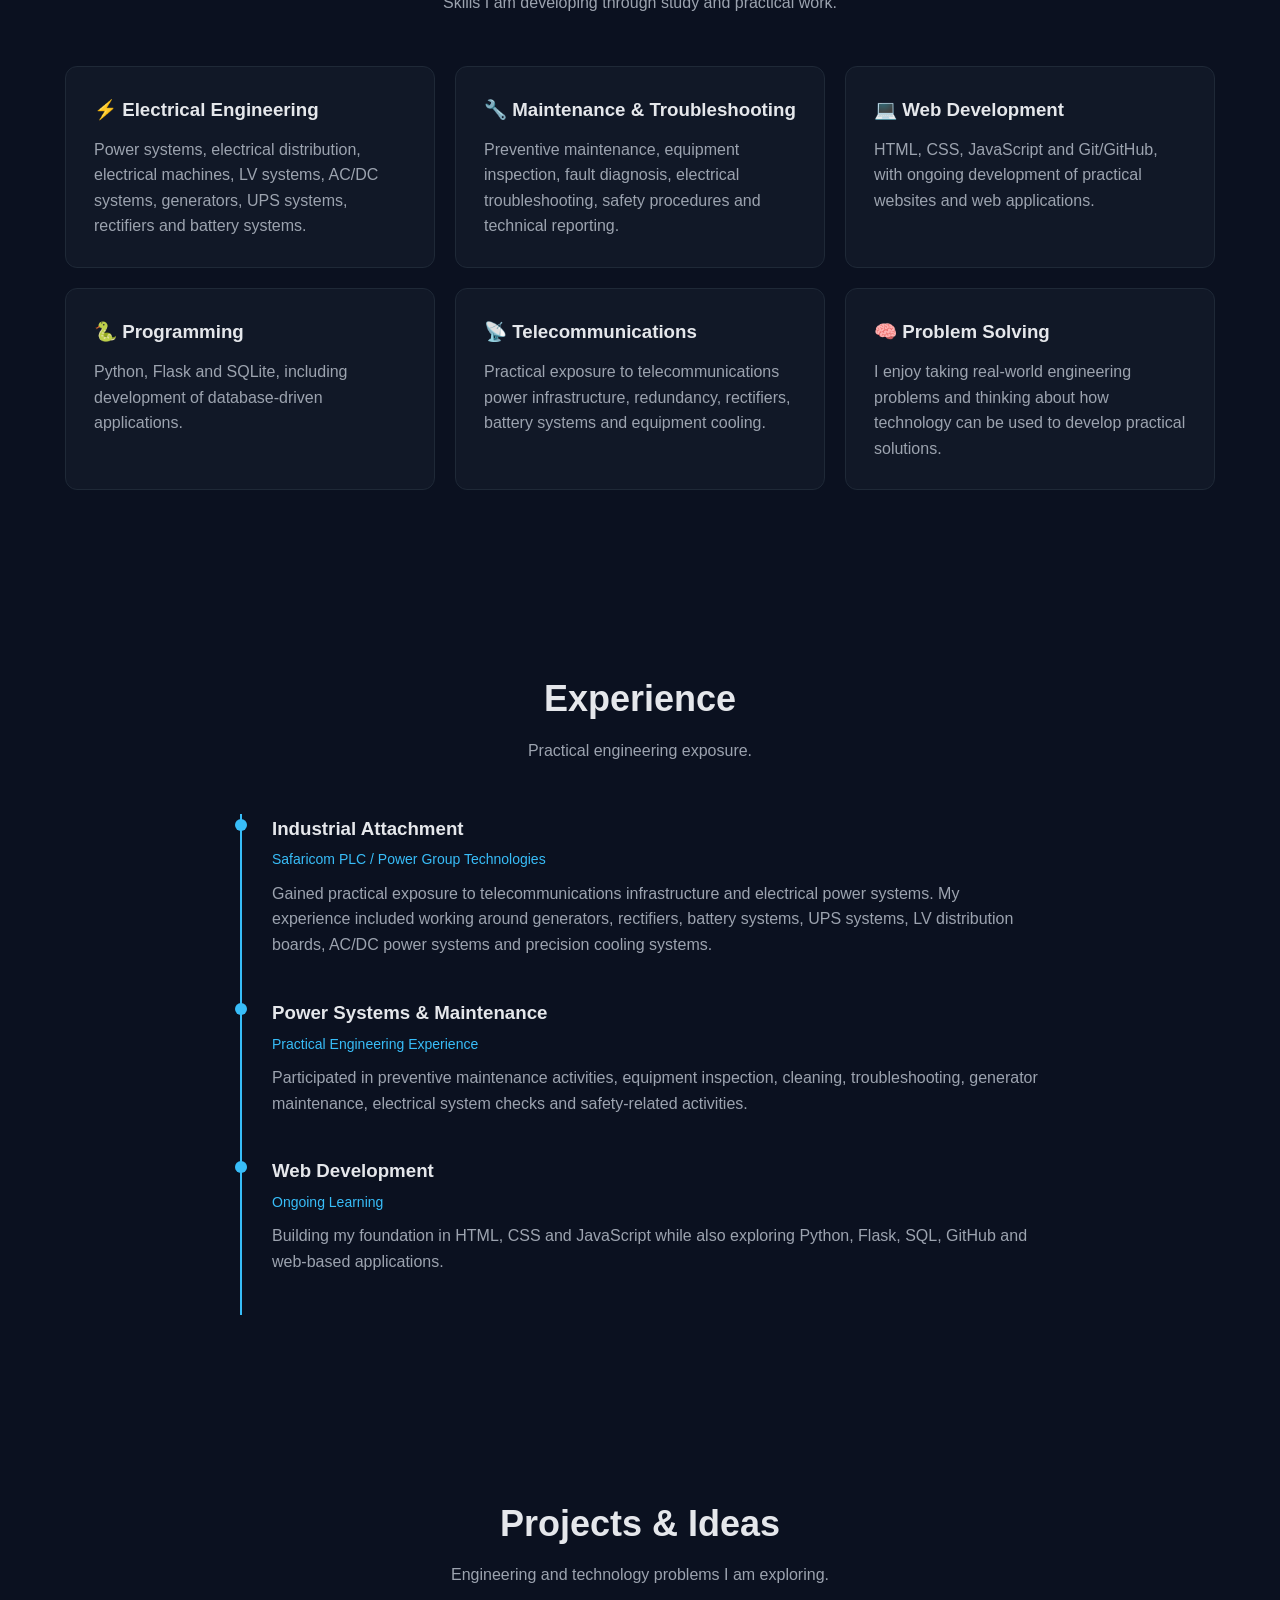
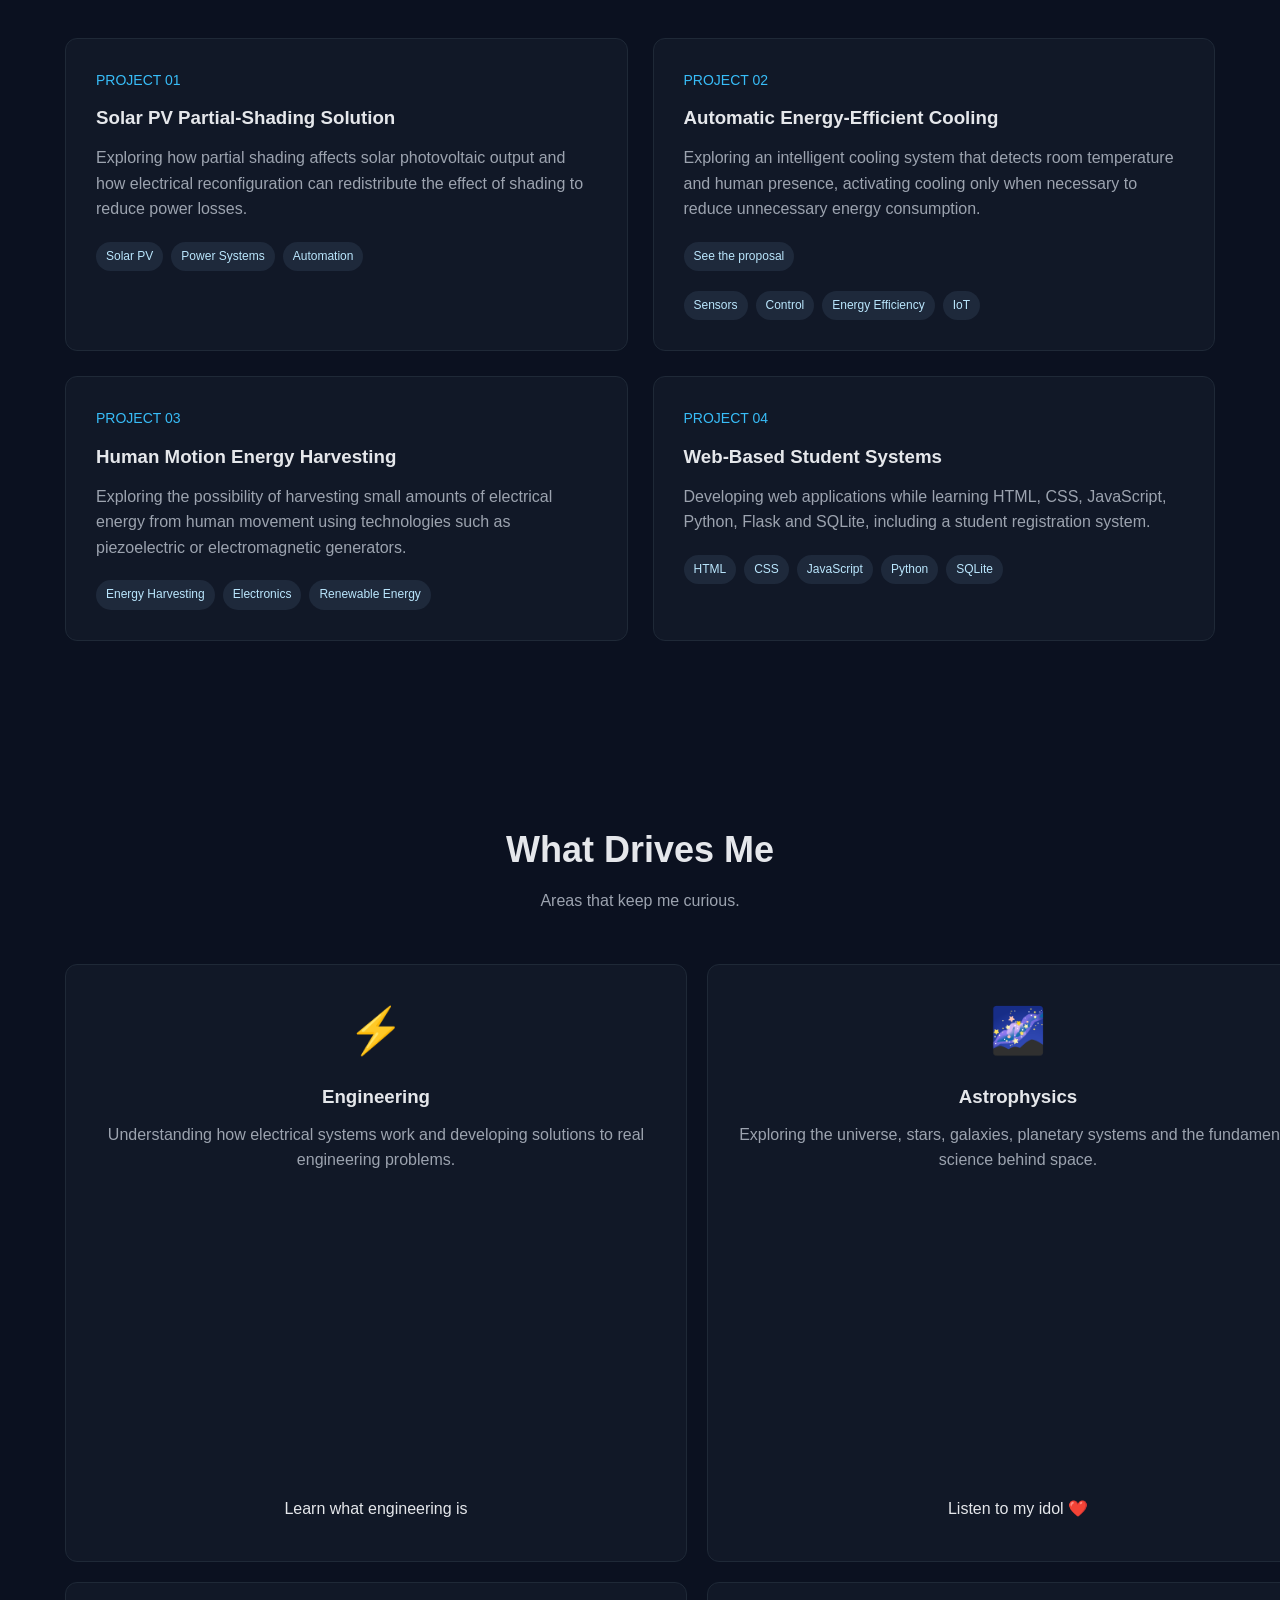
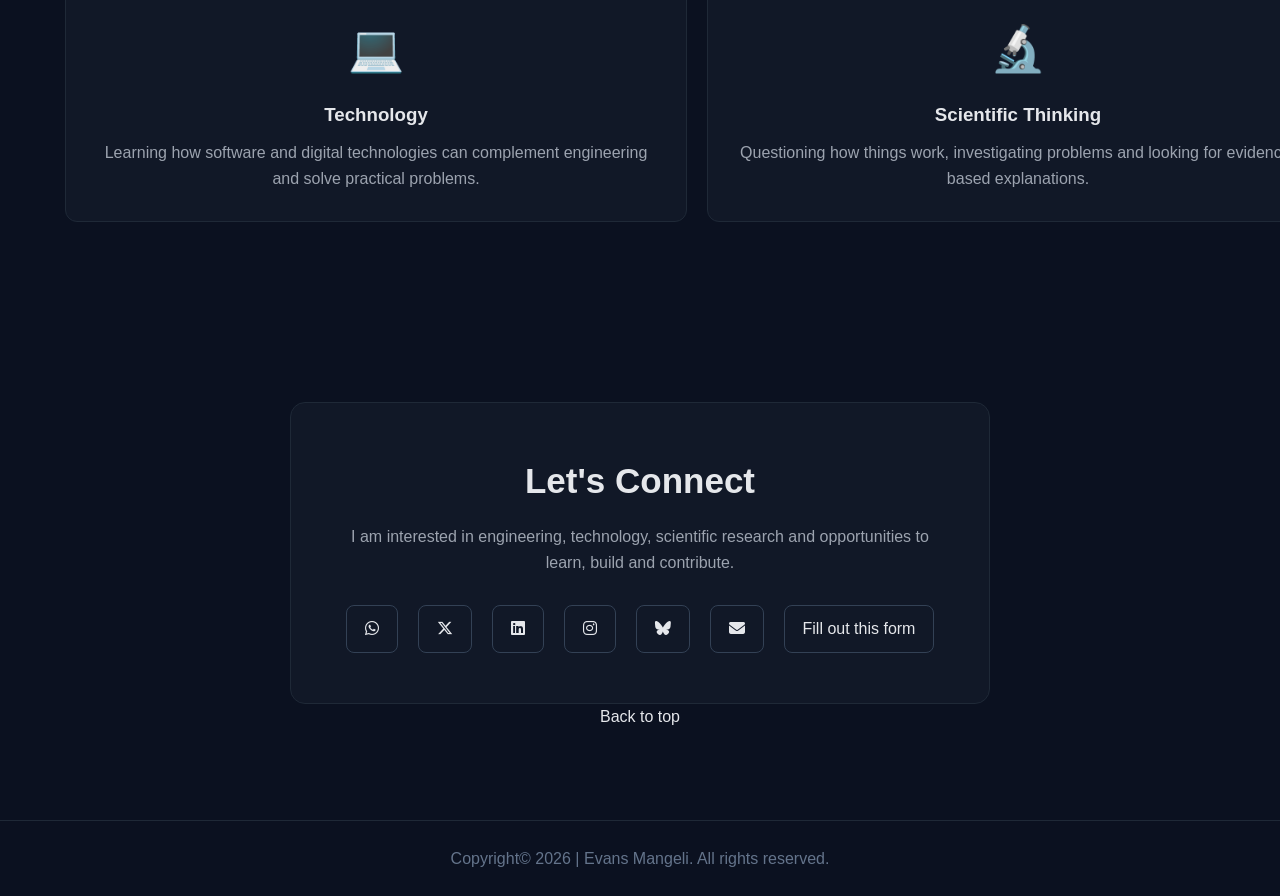
==== commit ee46e8ee: "Updated the logo" ====
--- a/index.html
+++ b/index.html
@@ -604,7 +604,9 @@
 
 
                 <div class="hero-visual">
-                    <img scr="Maths.jpeg" alt="My Logo">
+                    <div class="engineering-card">
+                        <img scr="Maths.jpeg" alt="My Logo" type="jpeg">
+                    </div>
                 </div>
 
             </div>
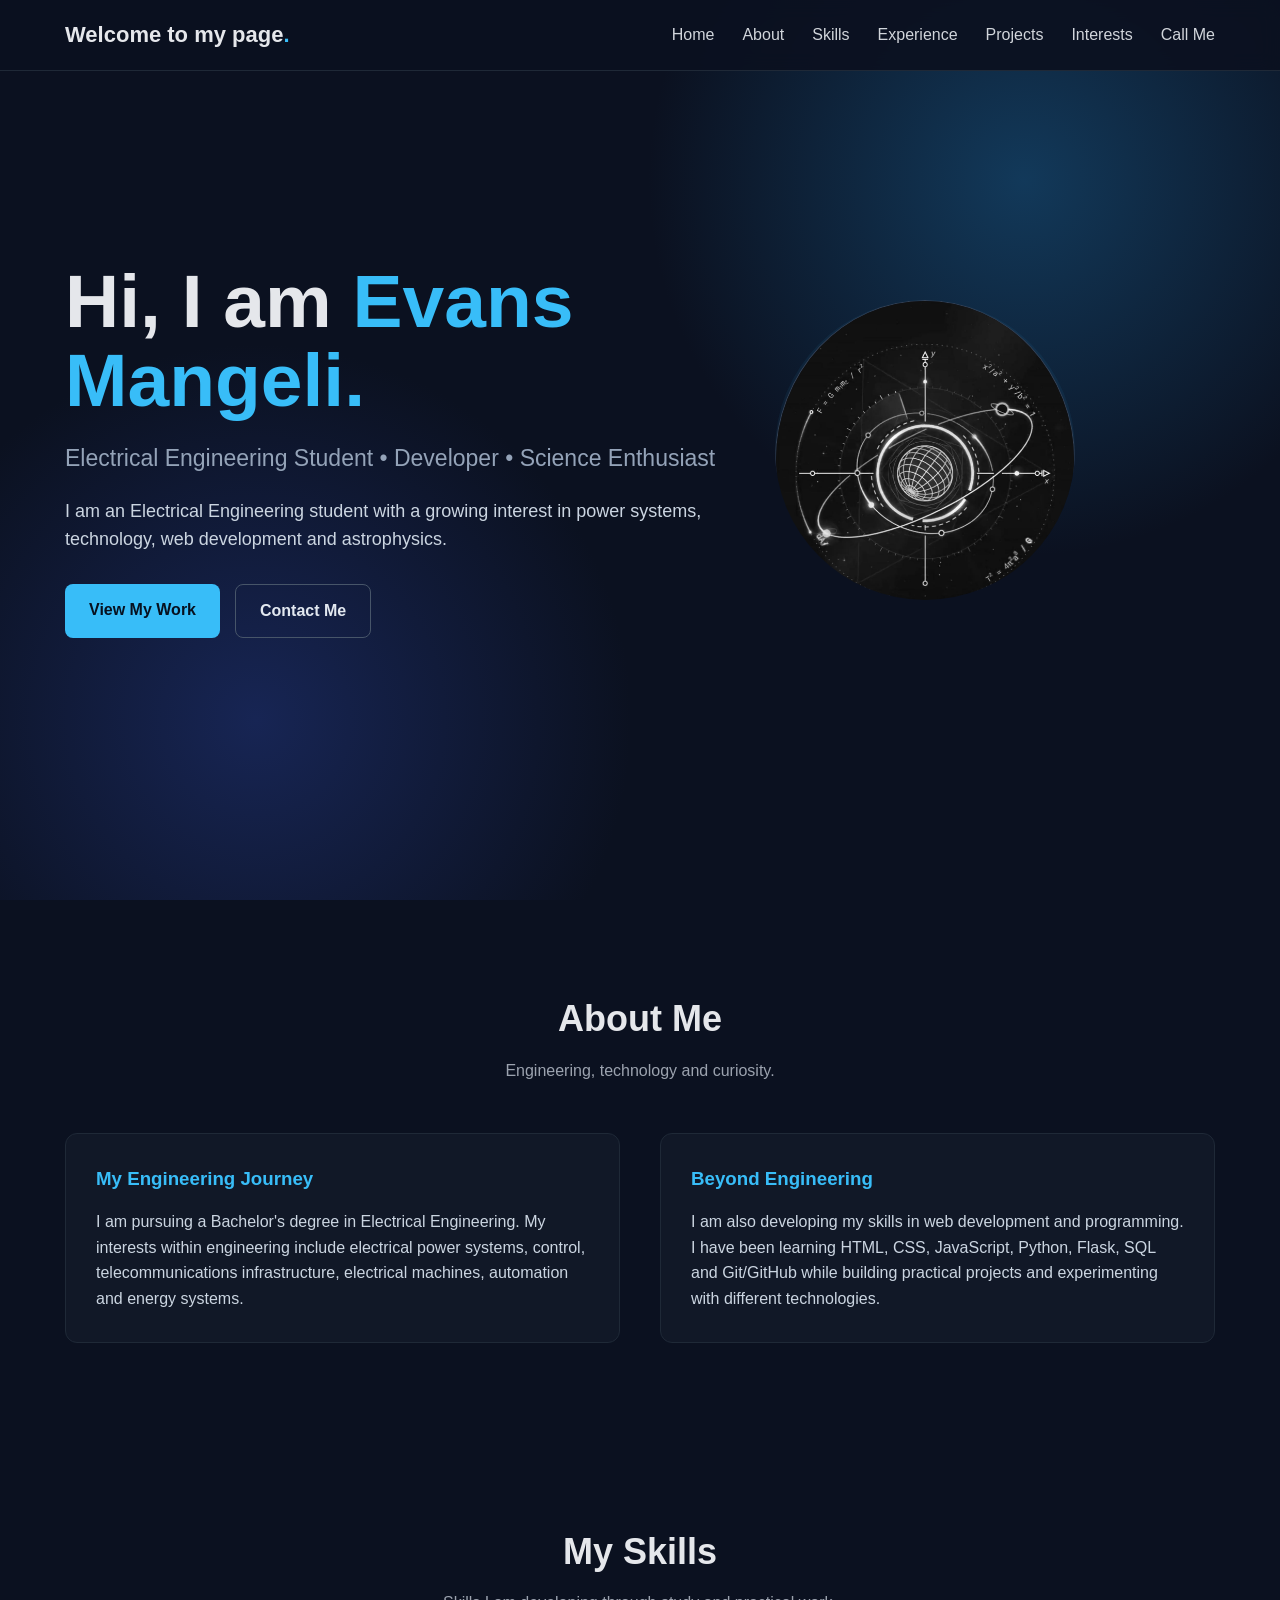
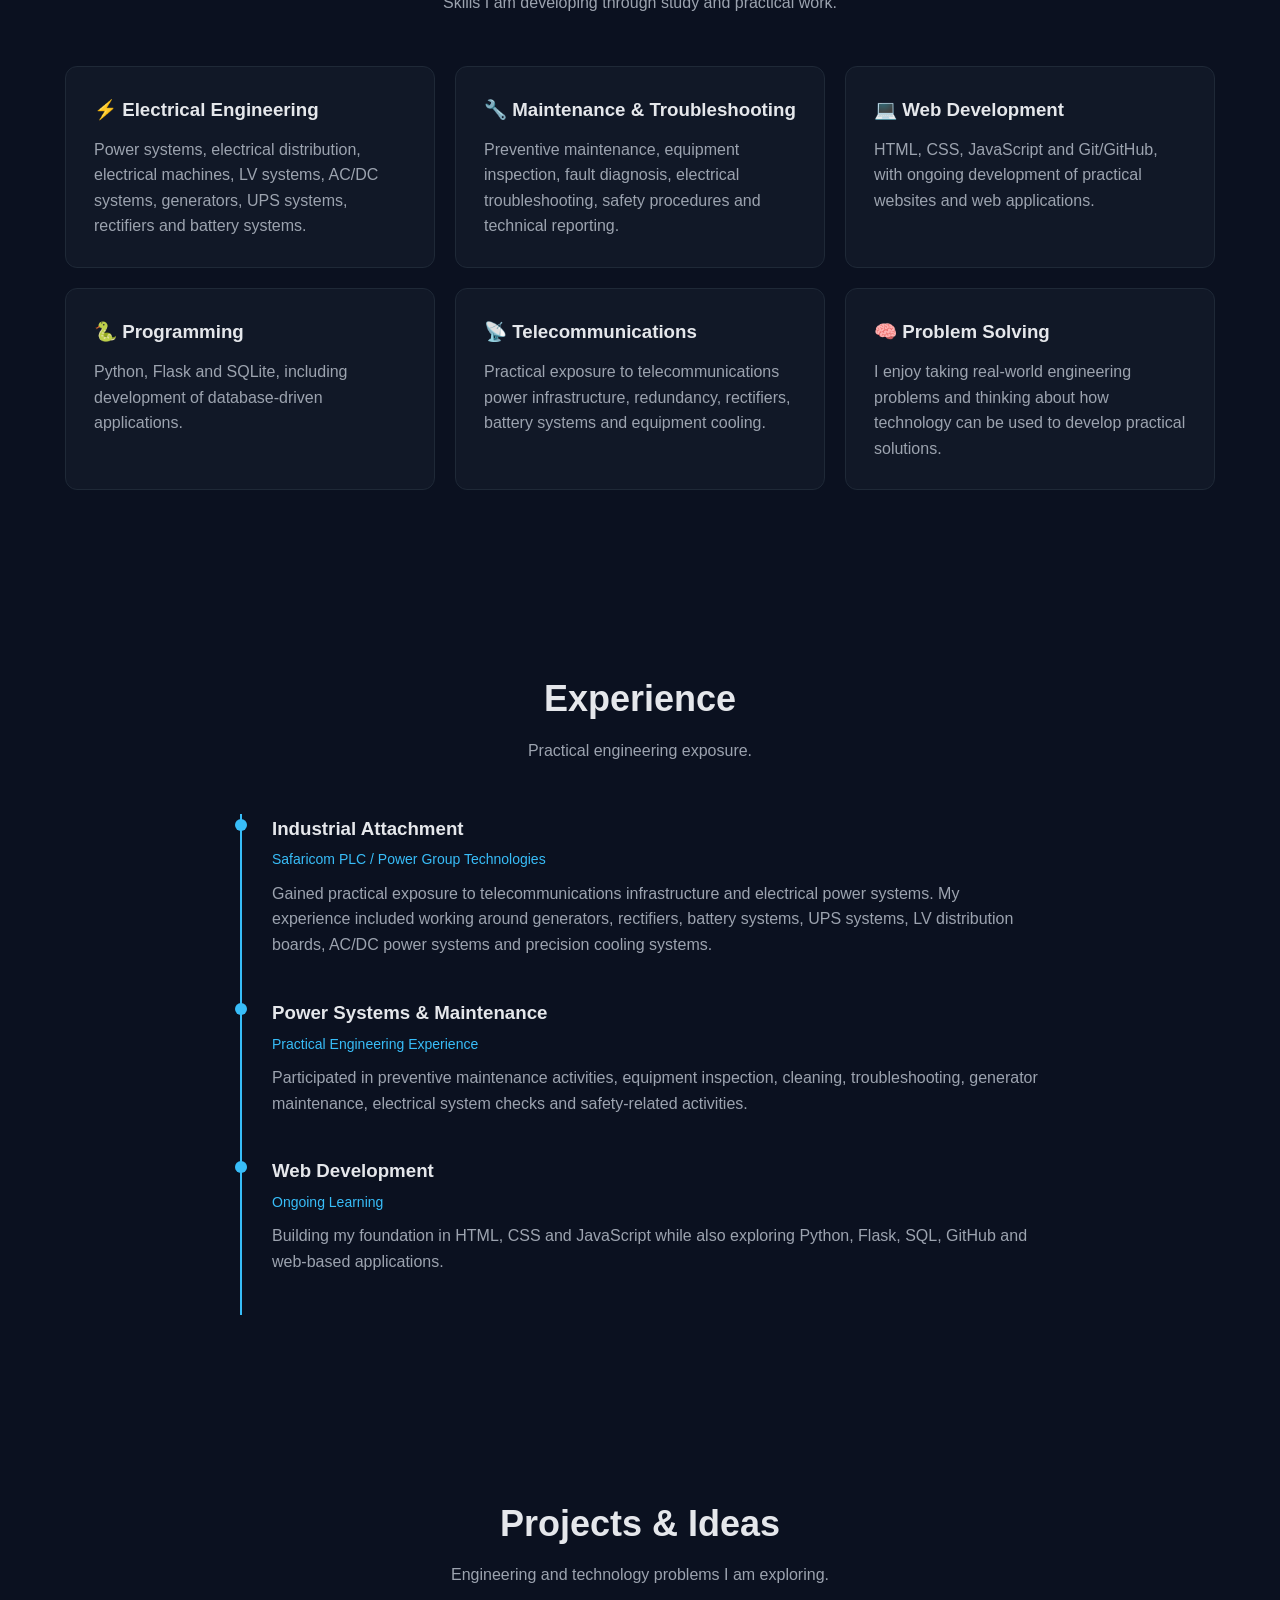
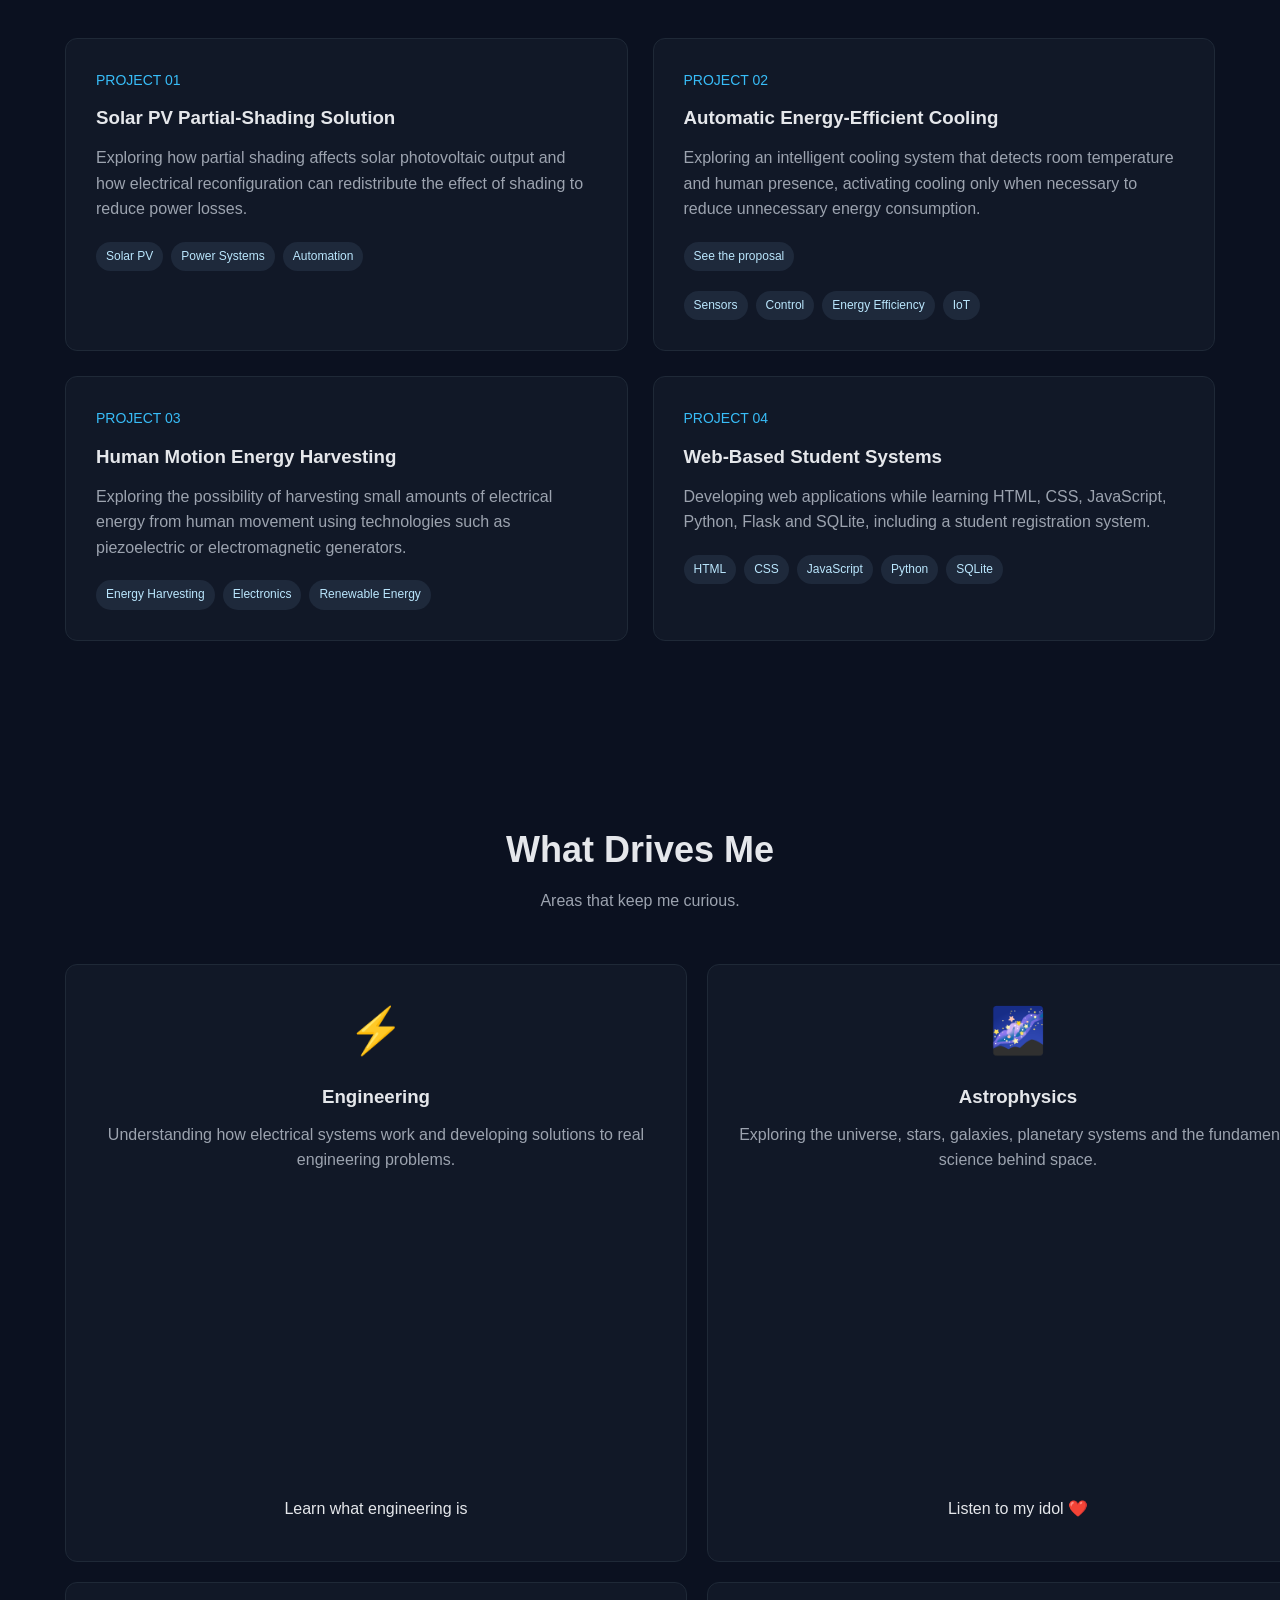
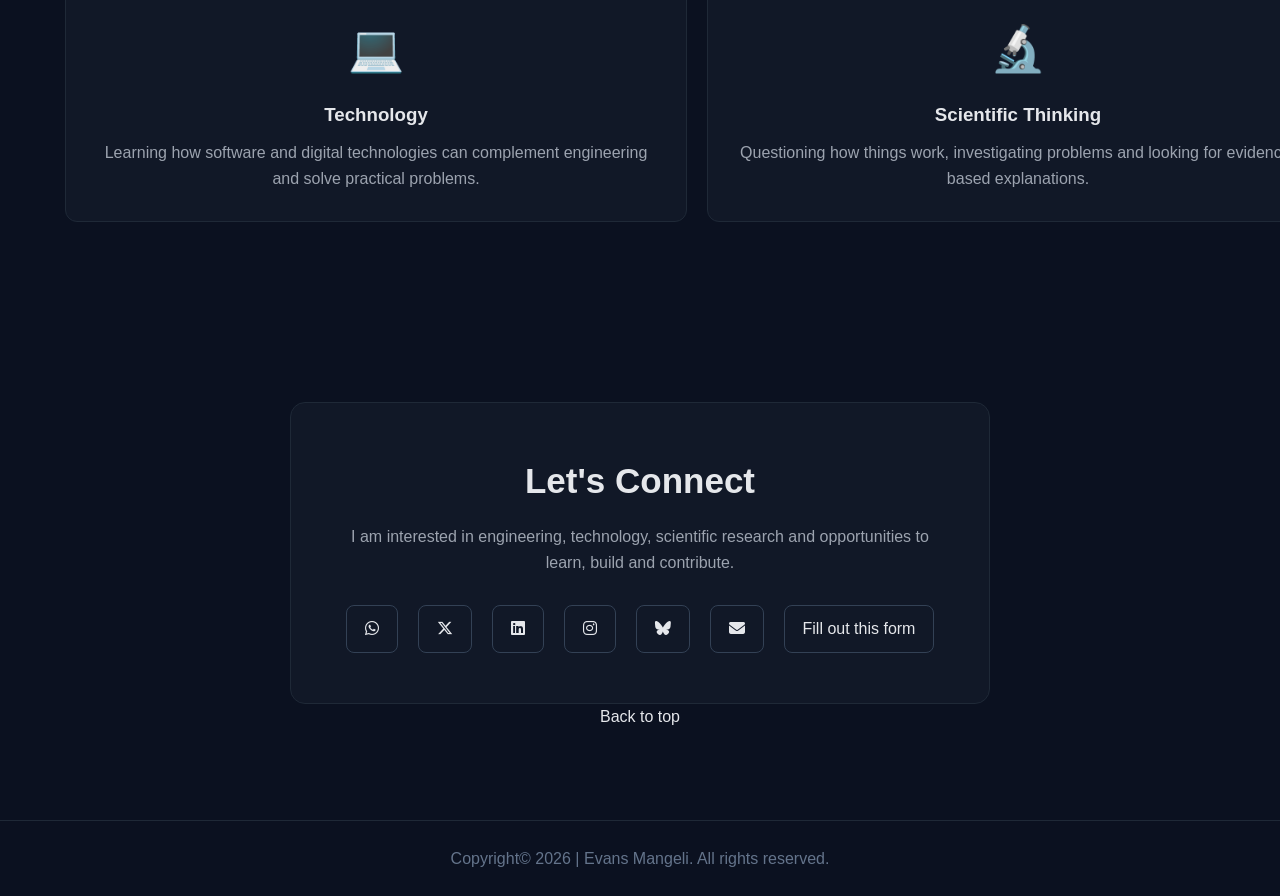
==== commit e6fd5f08: "Updated the logo section" ====
--- a/index.html
+++ b/index.html
@@ -605,7 +605,7 @@
 
                 <div class="hero-visual">
                     <div class="engineering-card">
-                        <img scr="Maths.jpeg" alt="My Logo" type="jpeg">
+                        <img src="Maths.jpeg" alt="My Logo">
                     </div>
                 </div>
 
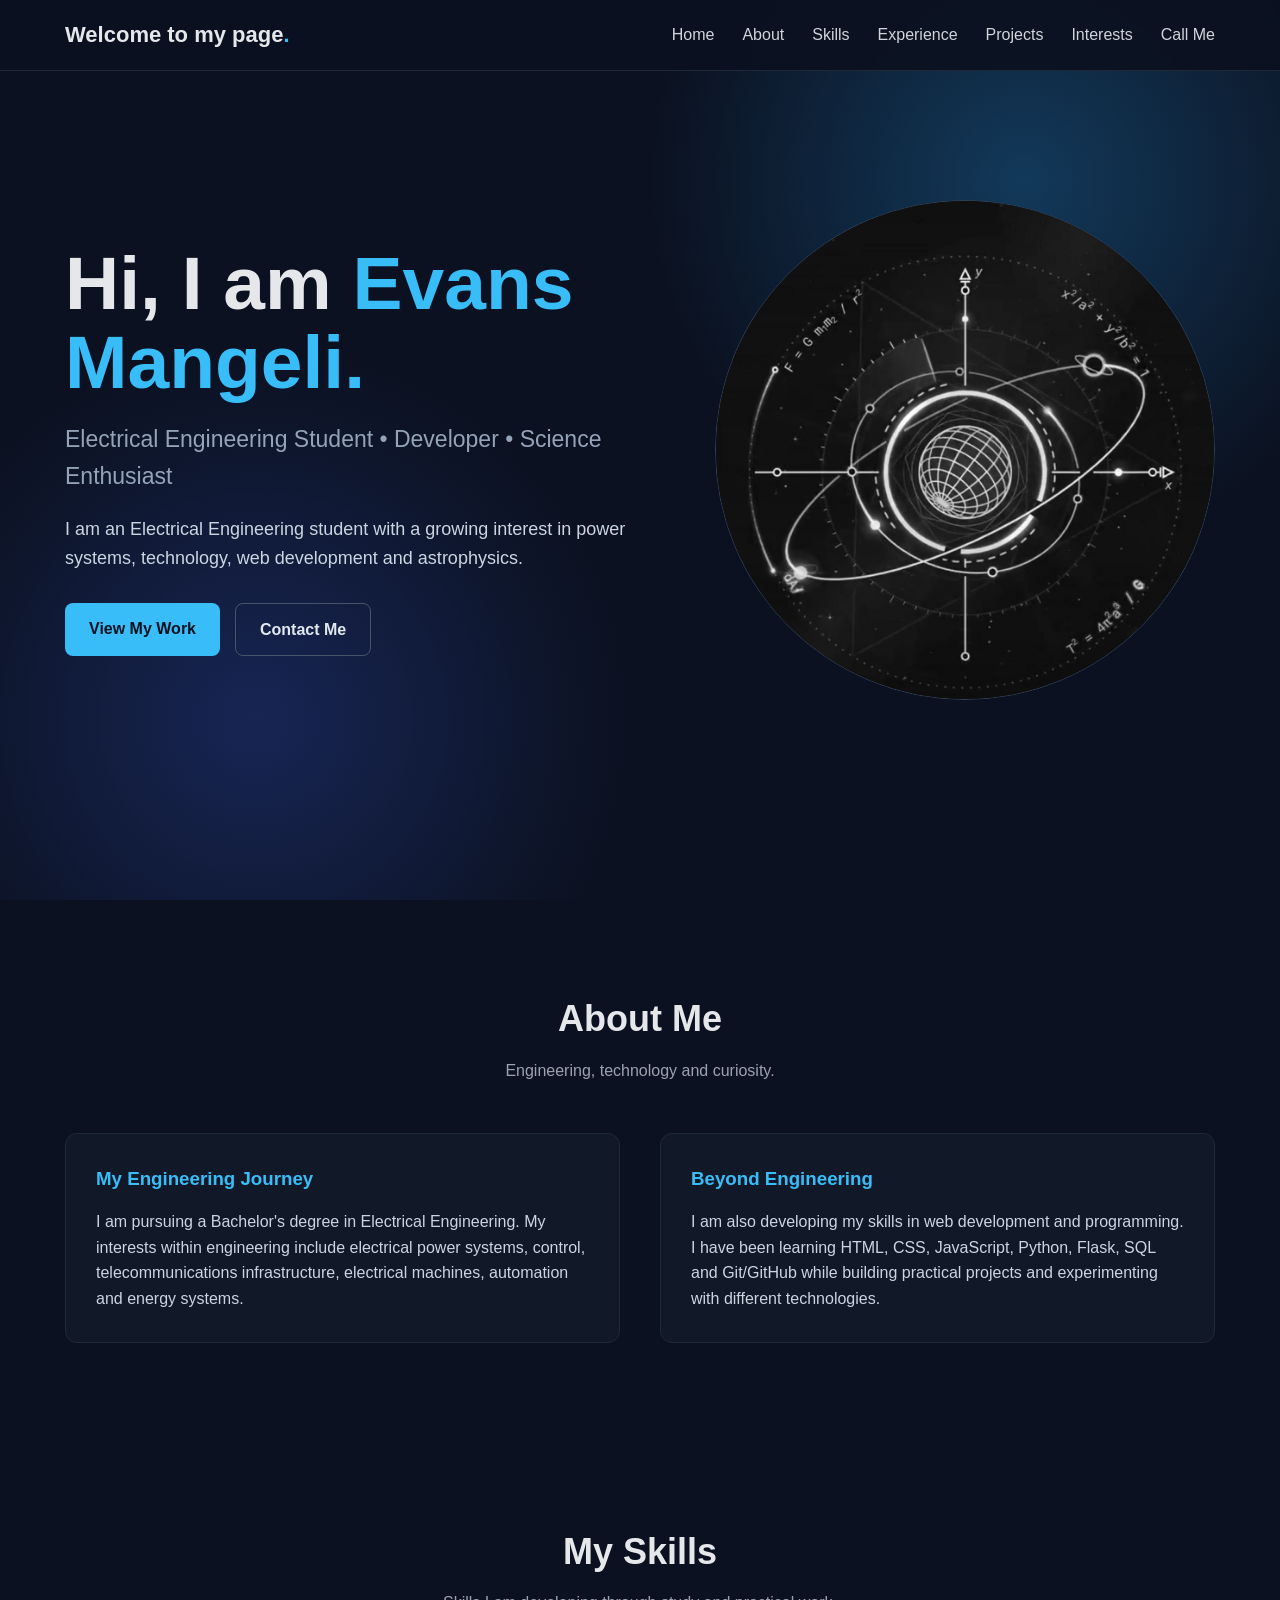
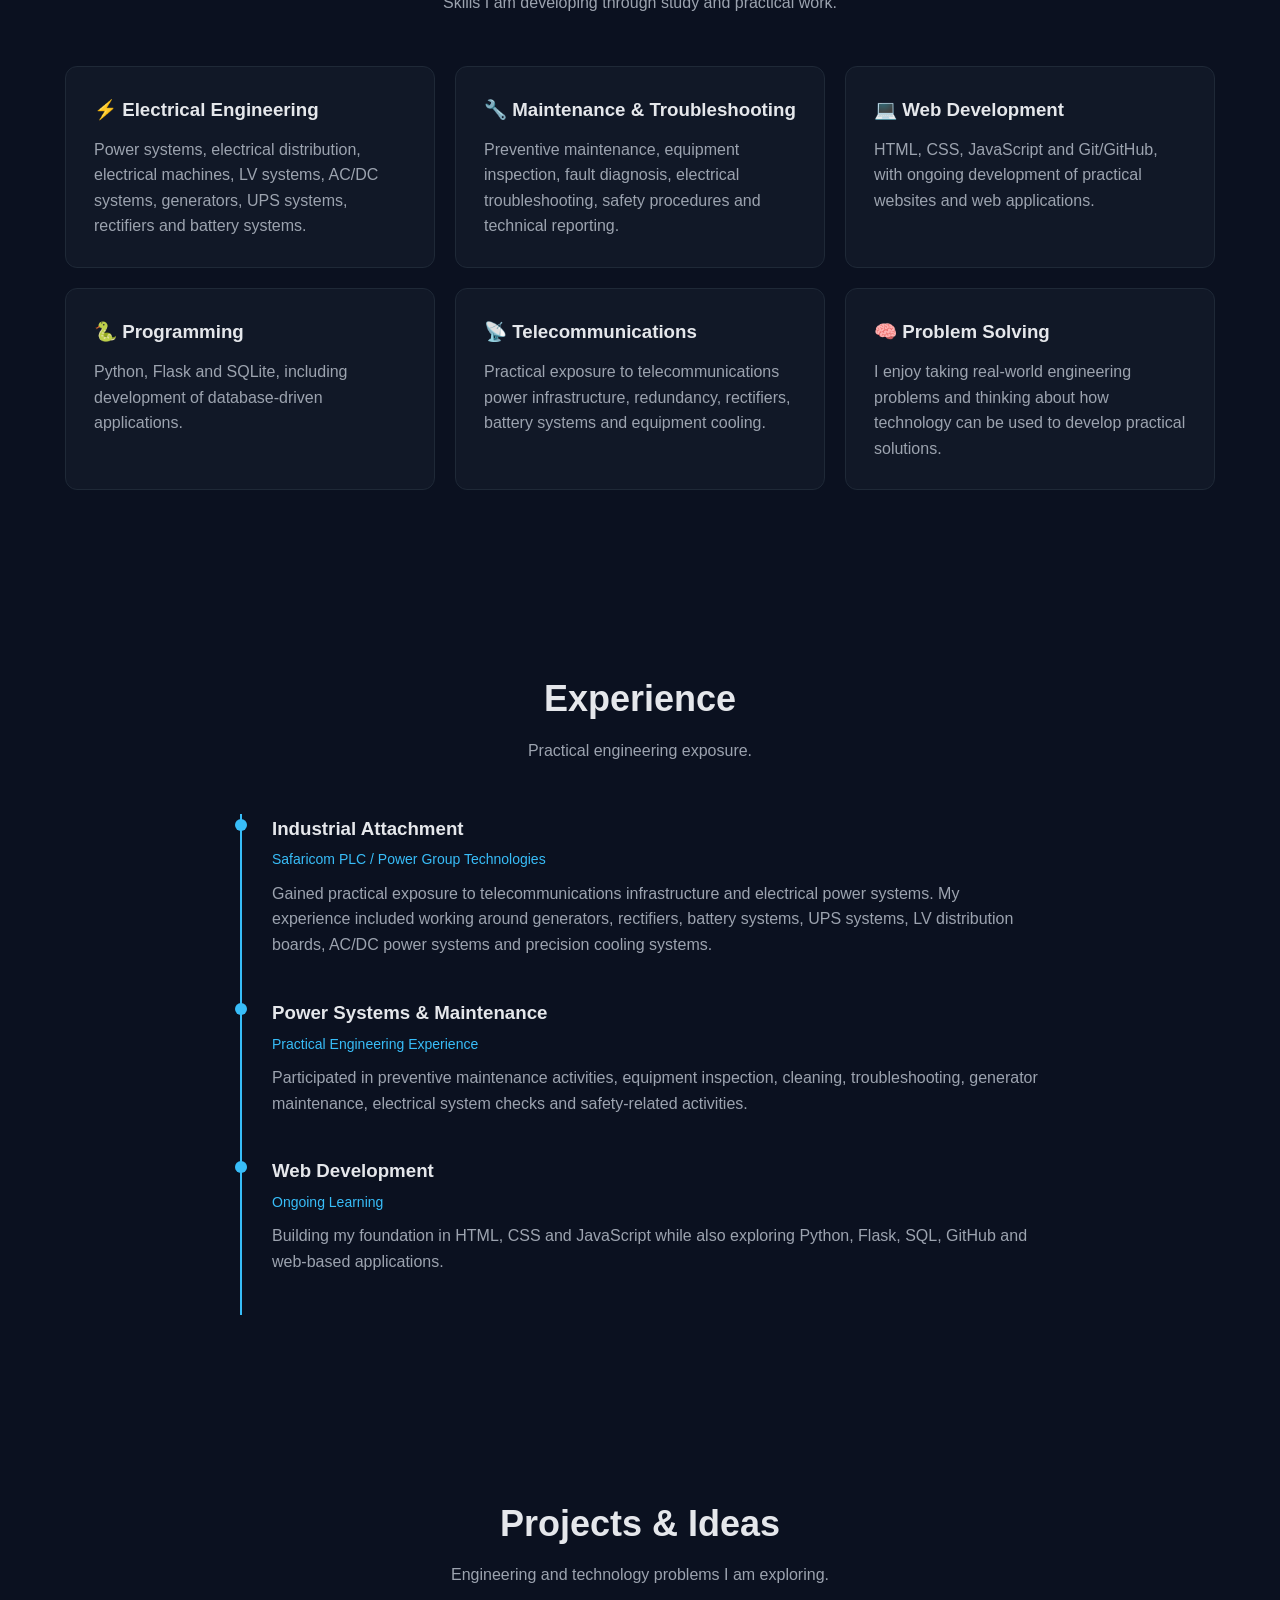
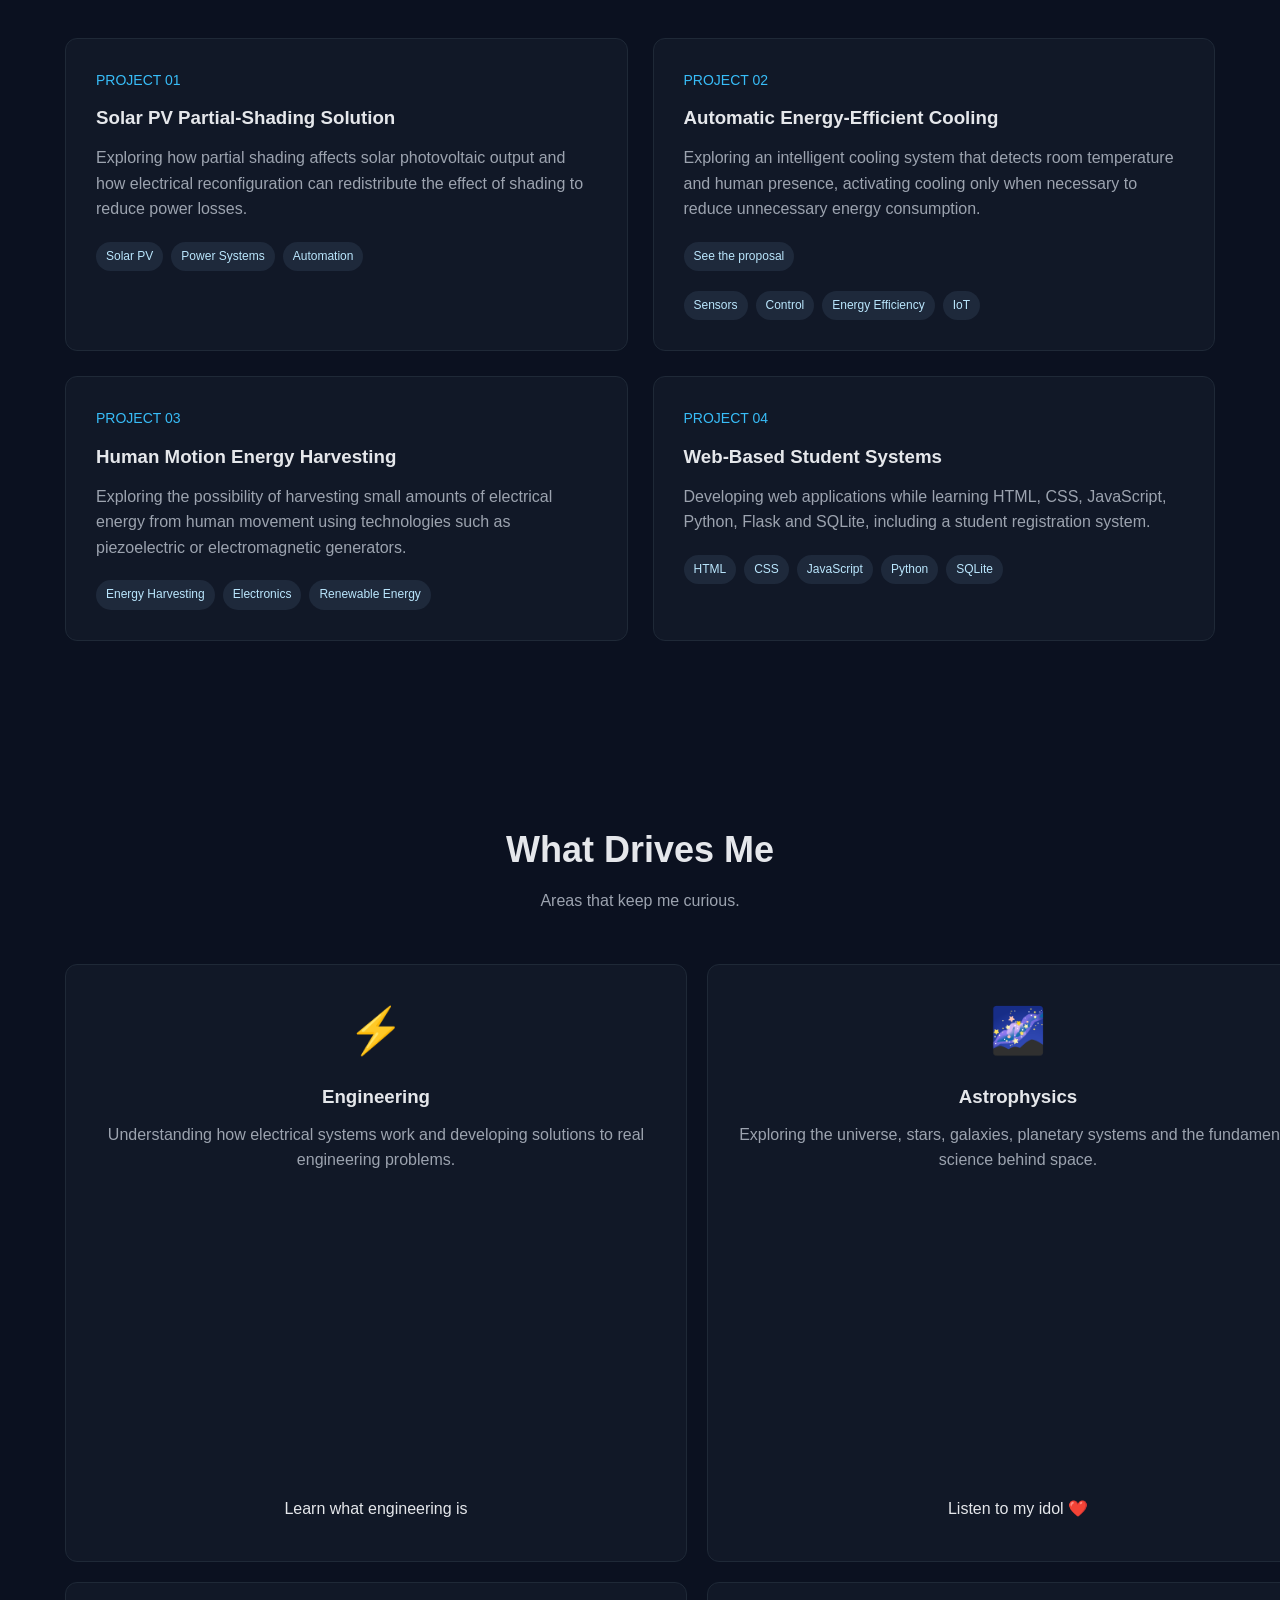
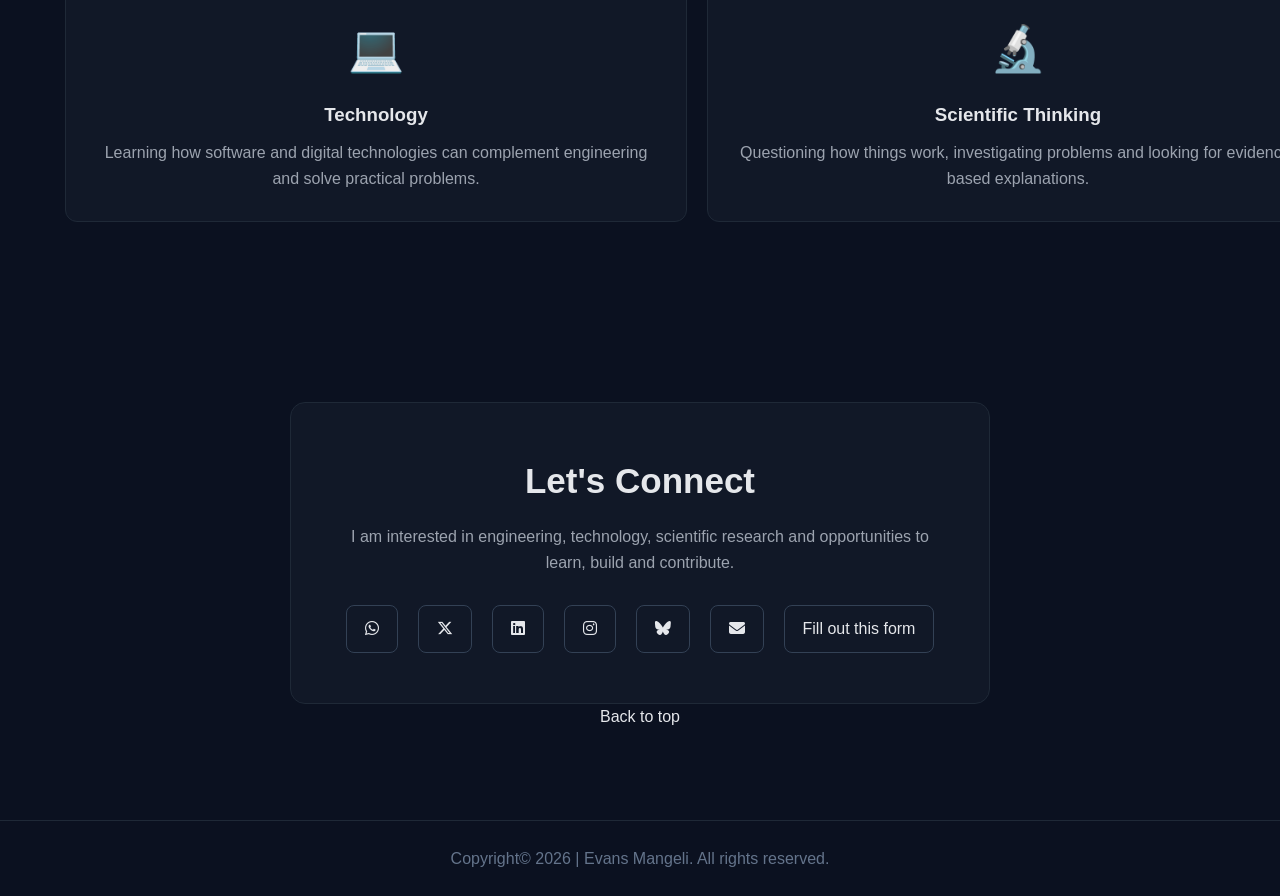
==== commit f81b535f: "Changed the logo size" ====
--- a/index.html
+++ b/index.html
@@ -193,8 +193,8 @@
         ========================== */
 
         .hero-visual {
-            width: 300px;
-            height: 300px;
+            width: 500px;
+            height: 500px;
             display: flex;
             justify-content: center;
             border-radius: 50%;
@@ -209,8 +209,8 @@
         
 
         .engineering-card {
-            width: 320px;
-            height: 320px;
+            width: 500px;
+            height: 500px;
 
             border: 1px solid #334155;
             border-radius: 50%;
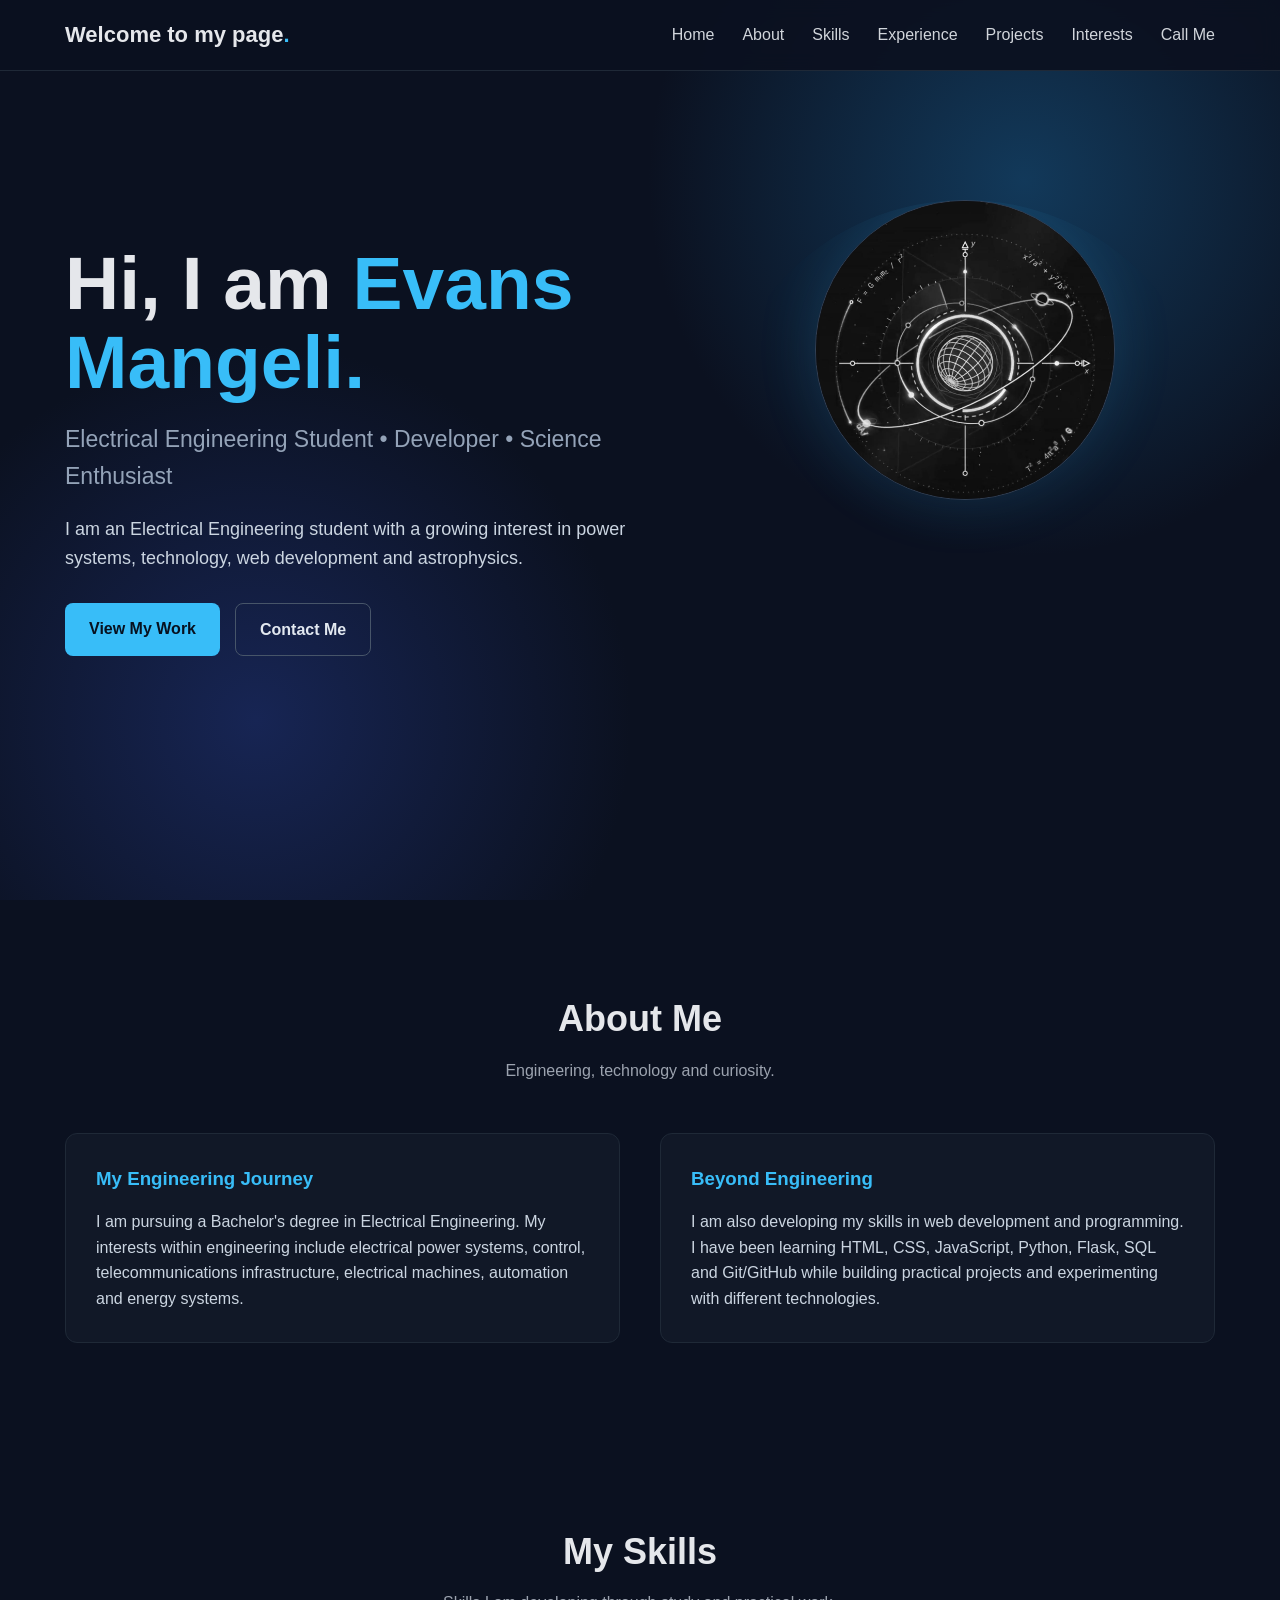
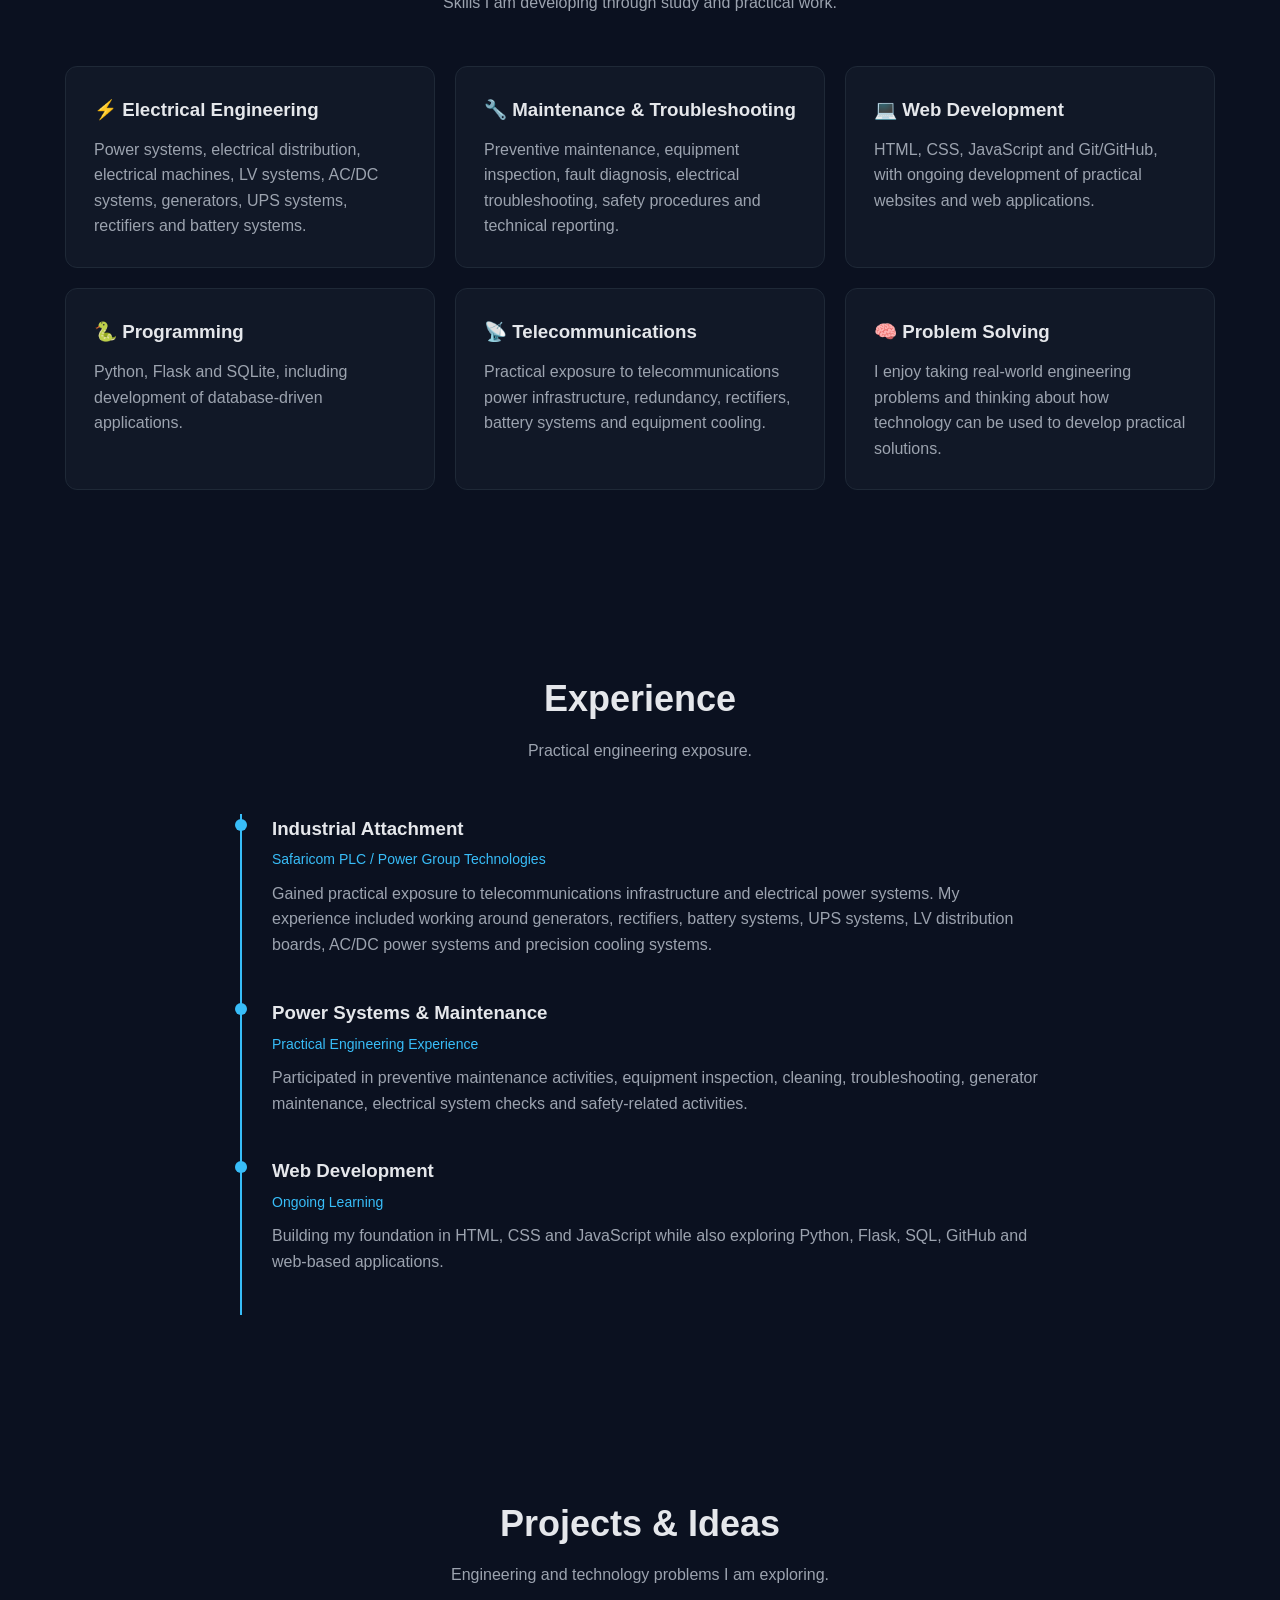
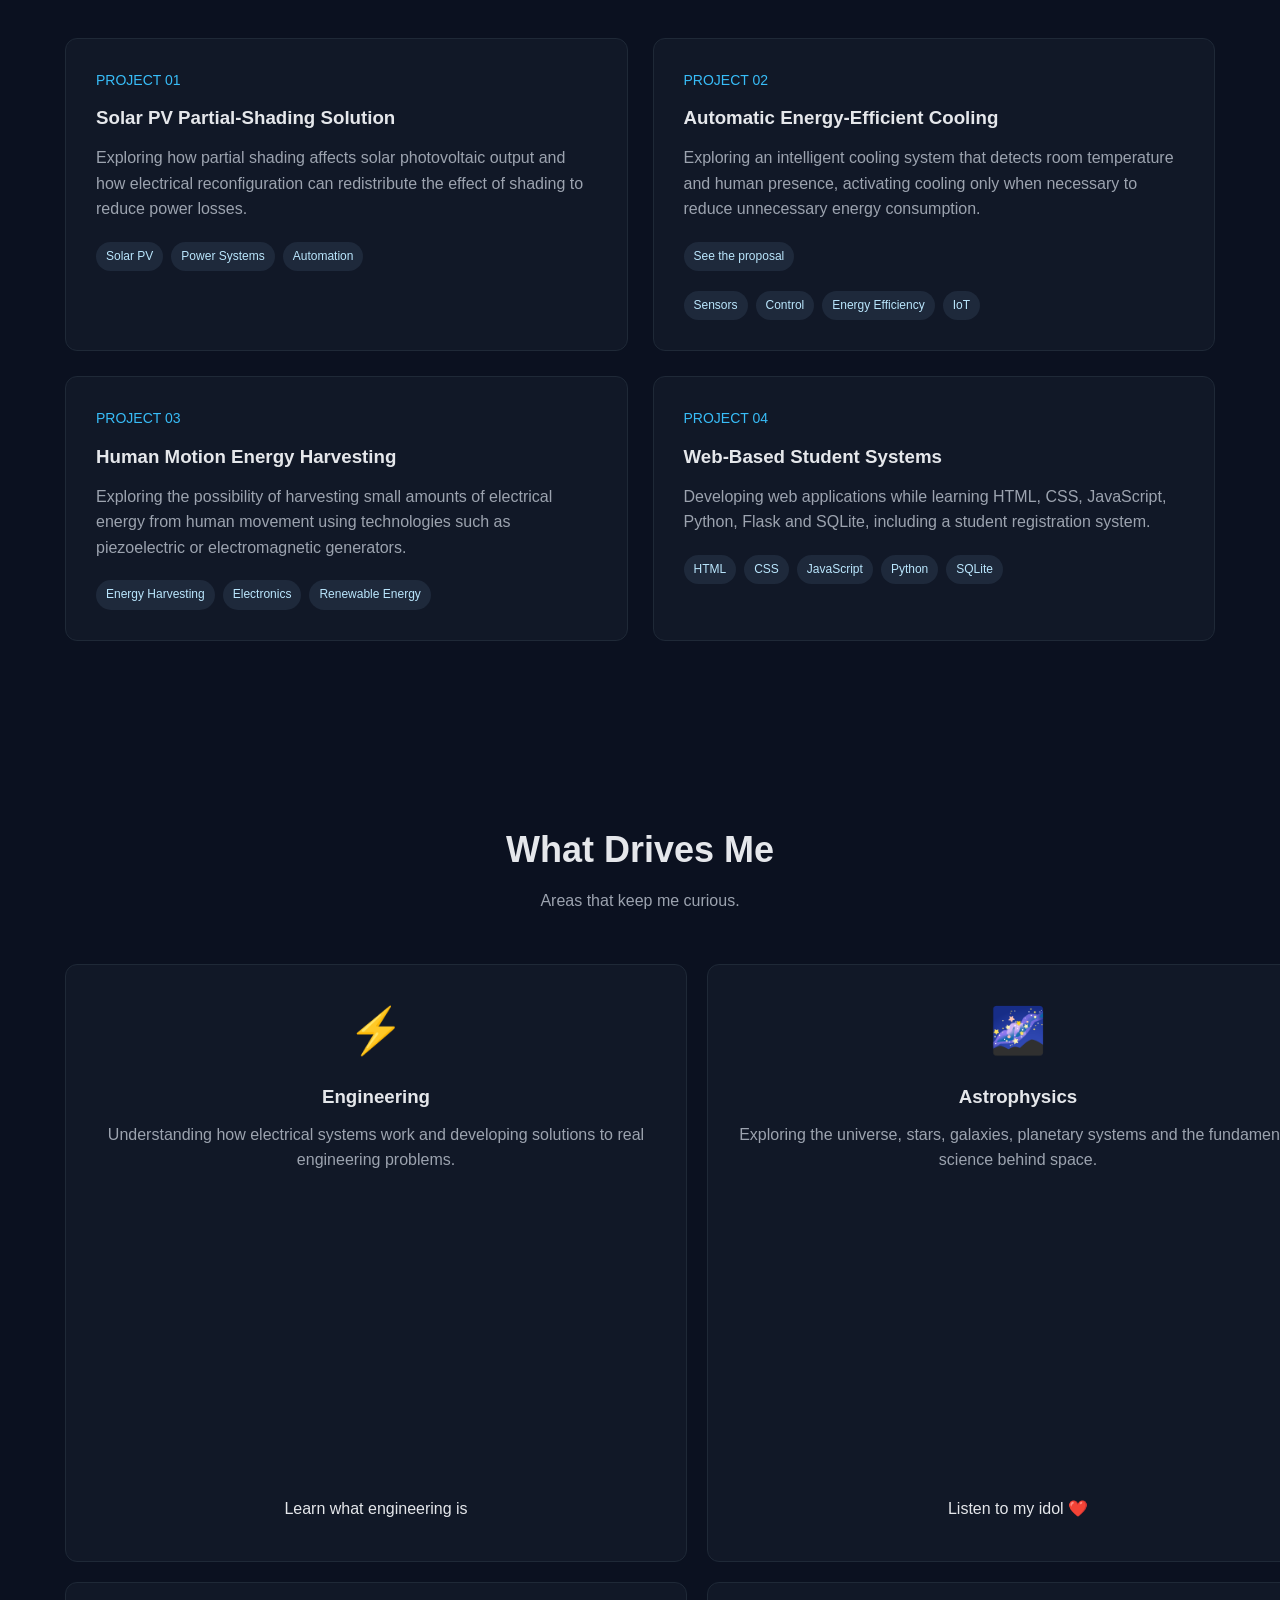
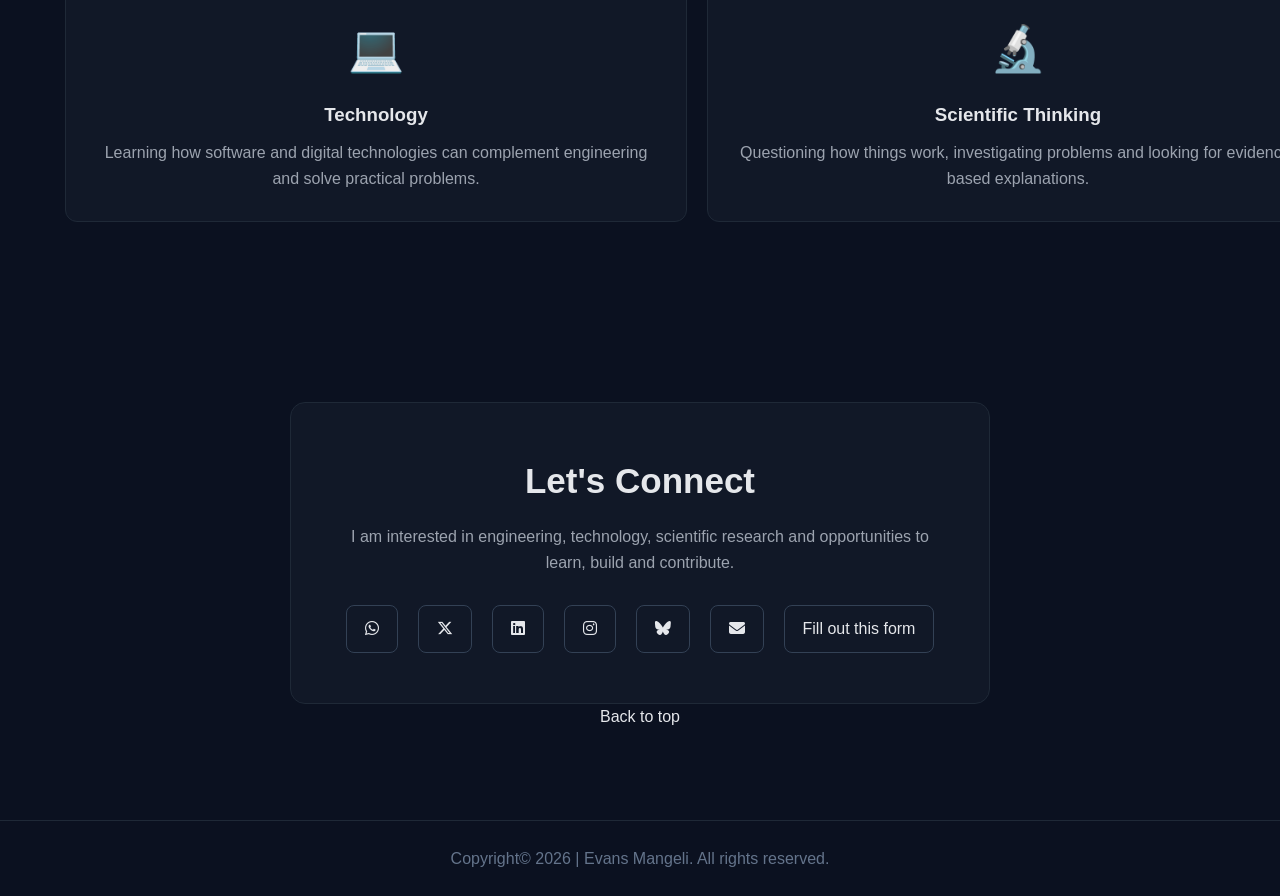
==== commit a3907c88: "Changed the engineering-card size" ====
--- a/index.html
+++ b/index.html
@@ -209,8 +209,8 @@
         
 
         .engineering-card {
-            width: 500px;
-            height: 500px;
+            width: 300px;
+            height: 300px;
 
             border: 1px solid #334155;
             border-radius: 50%;
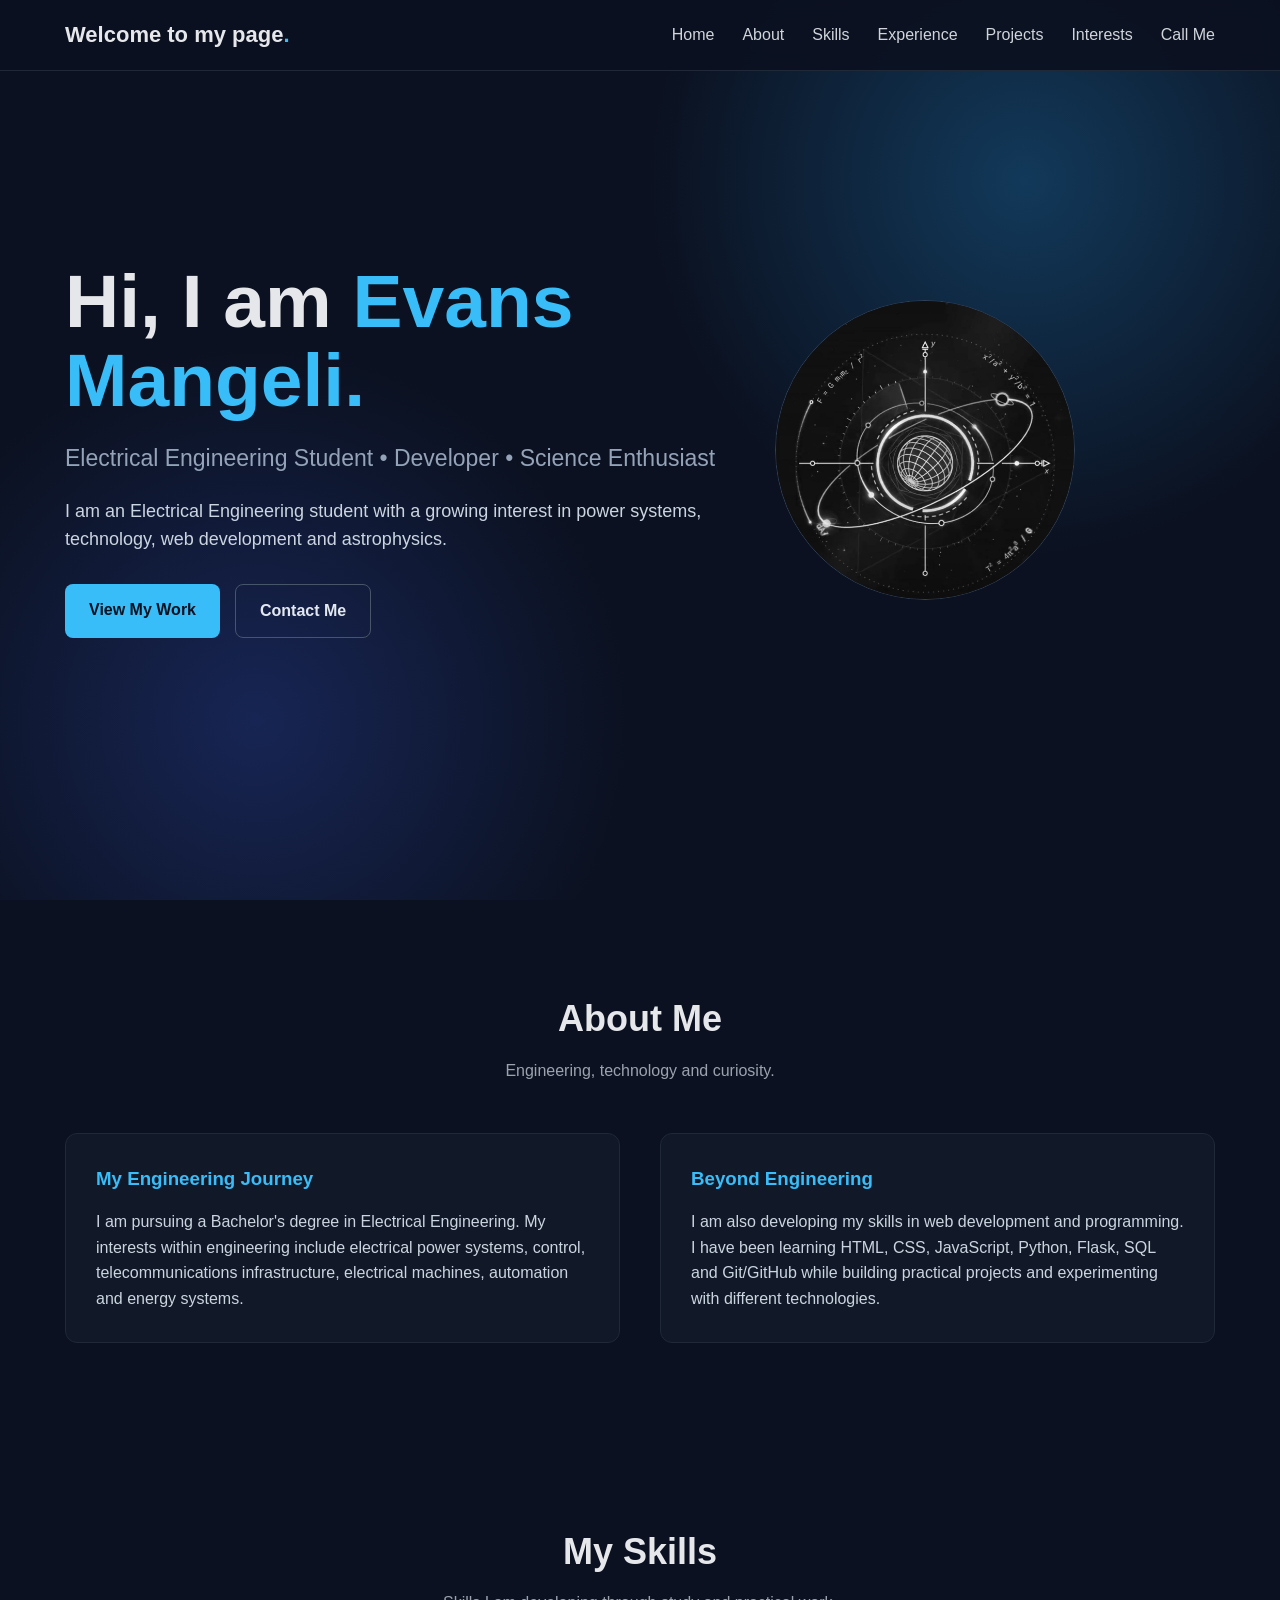
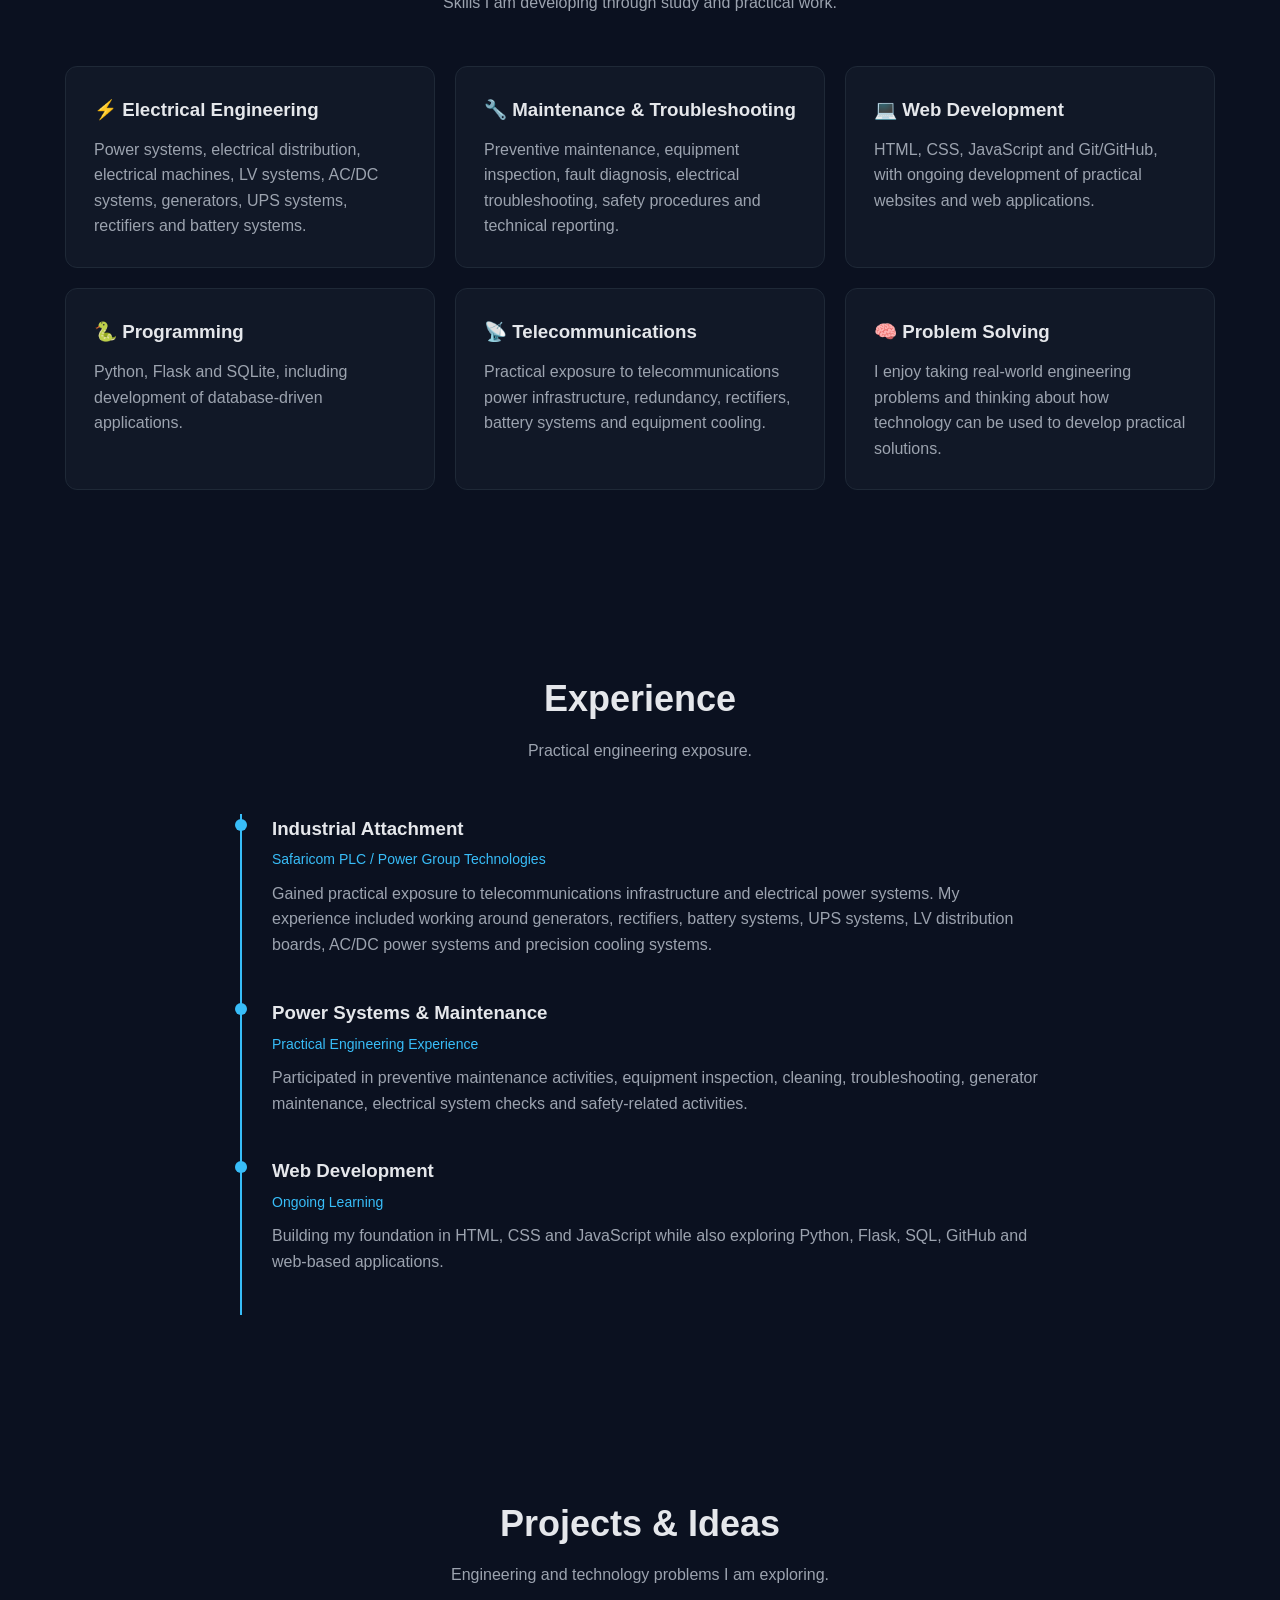
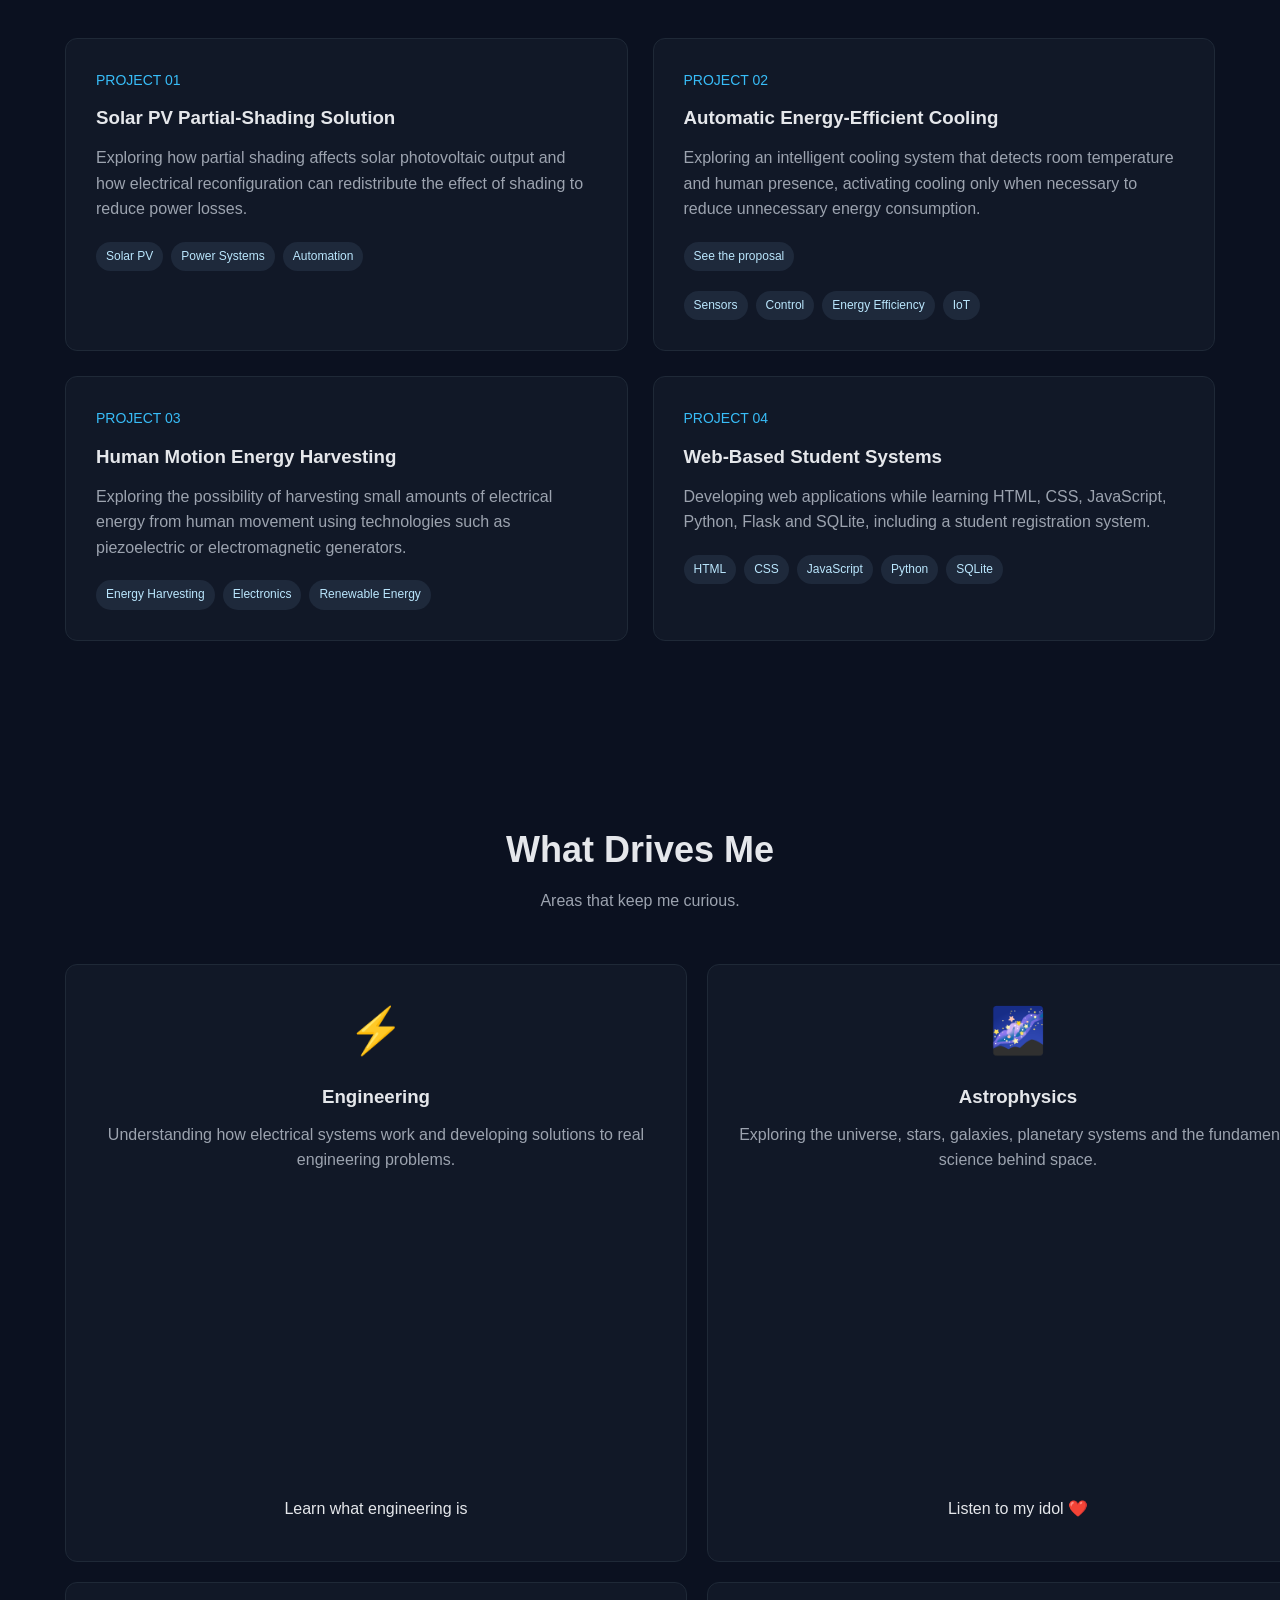
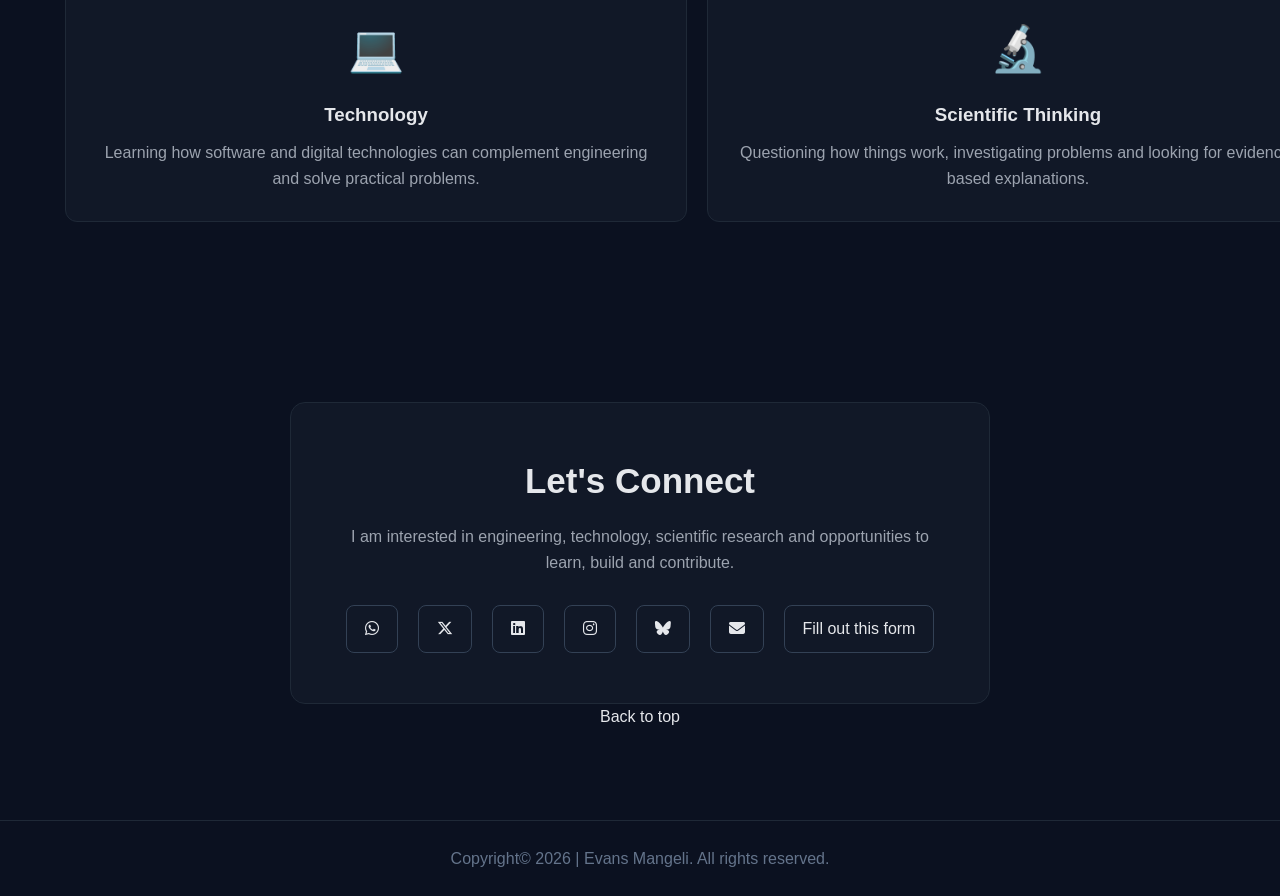
==== commit 75ef26b7: "Updated hero-visual" ====
--- a/index.html
+++ b/index.html
@@ -193,8 +193,8 @@
         ========================== */
 
         .hero-visual {
-            width: 500px;
-            height: 500px;
+            width: 300px;
+            height: 300px;
             display: flex;
             justify-content: center;
             border-radius: 50%;
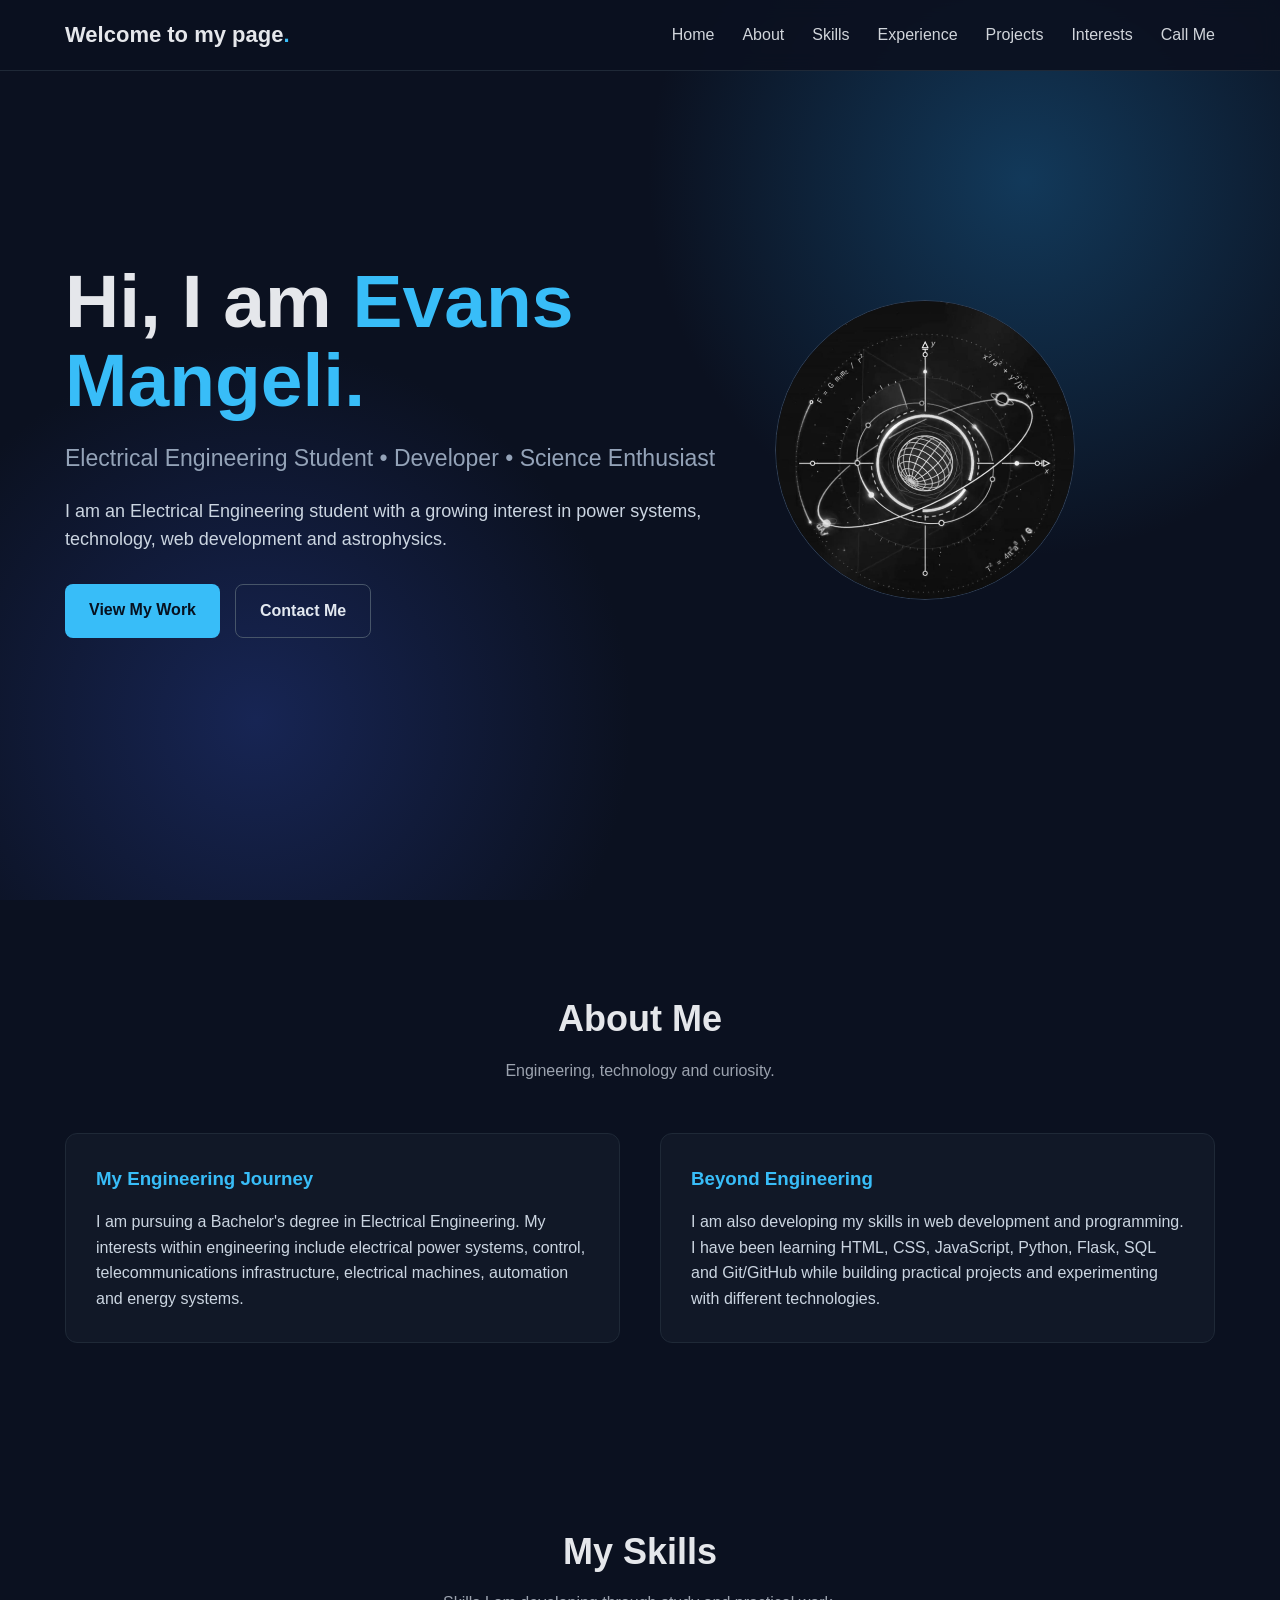
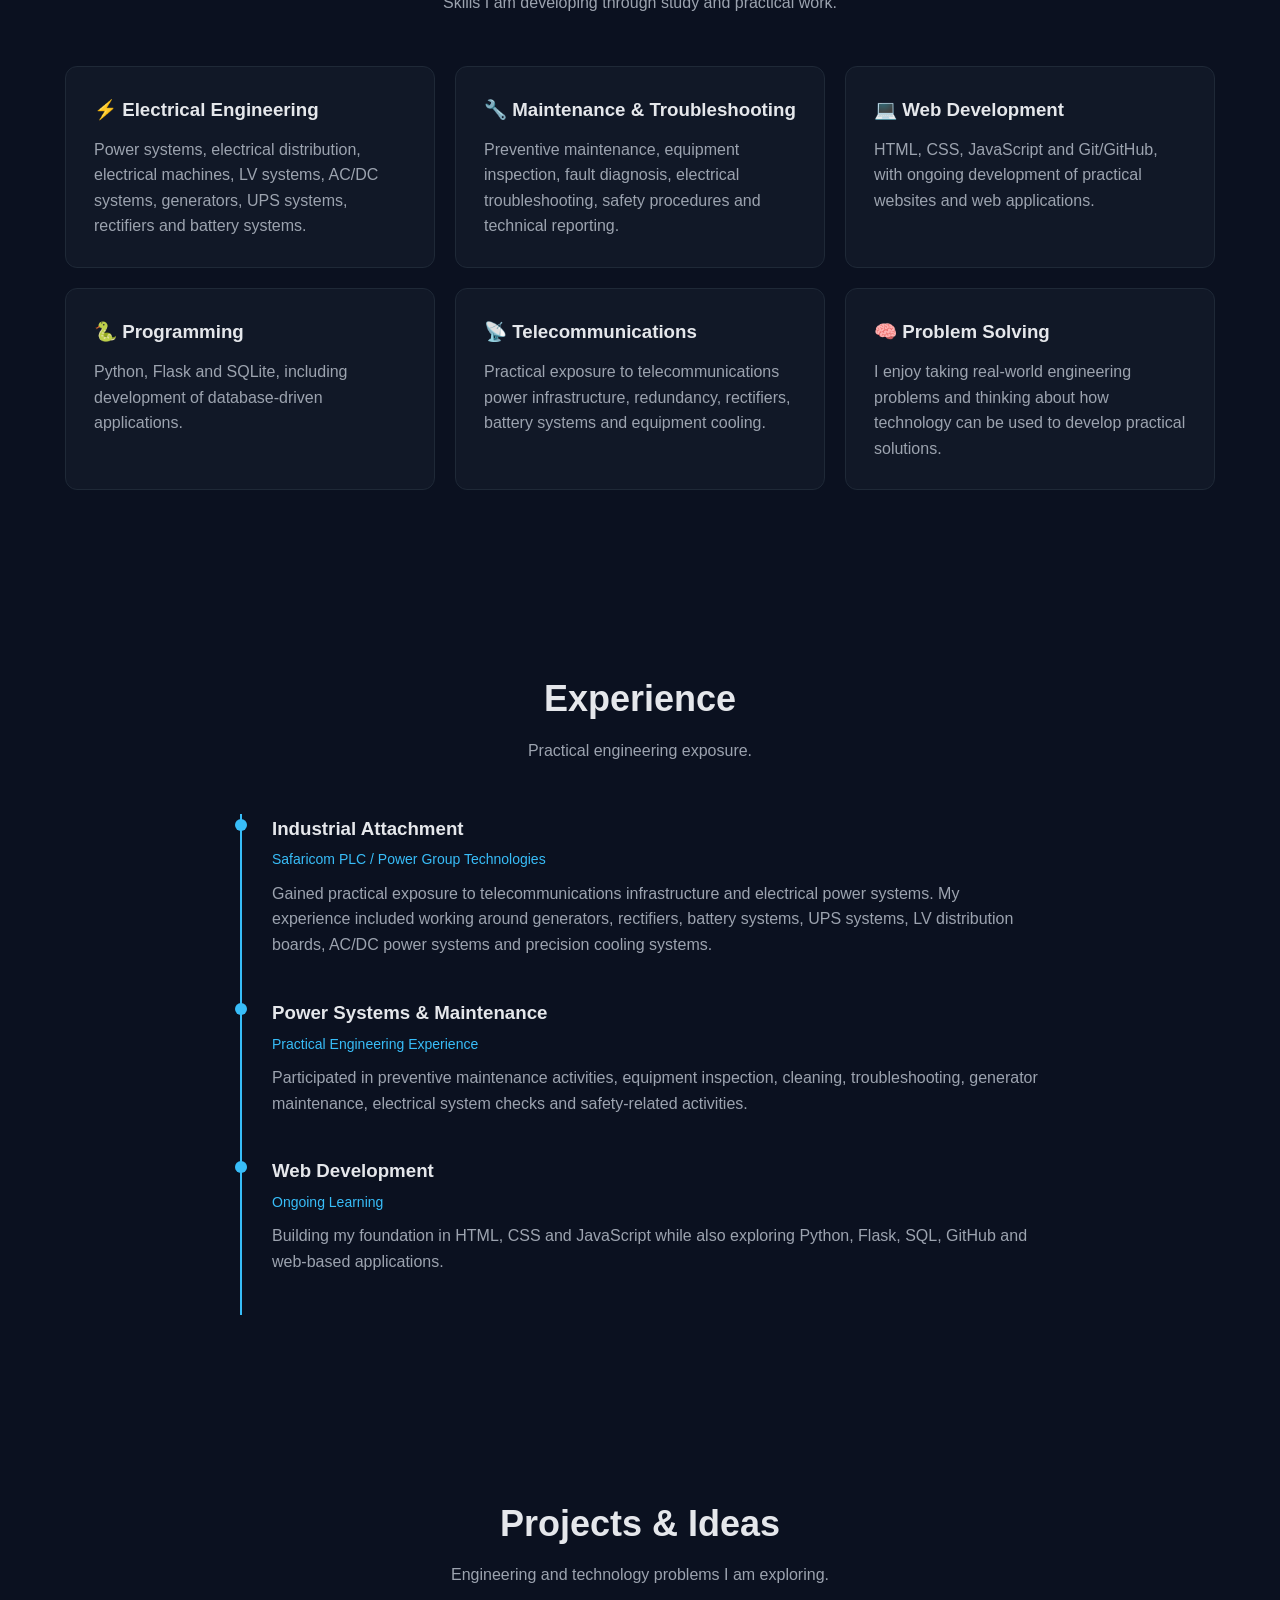
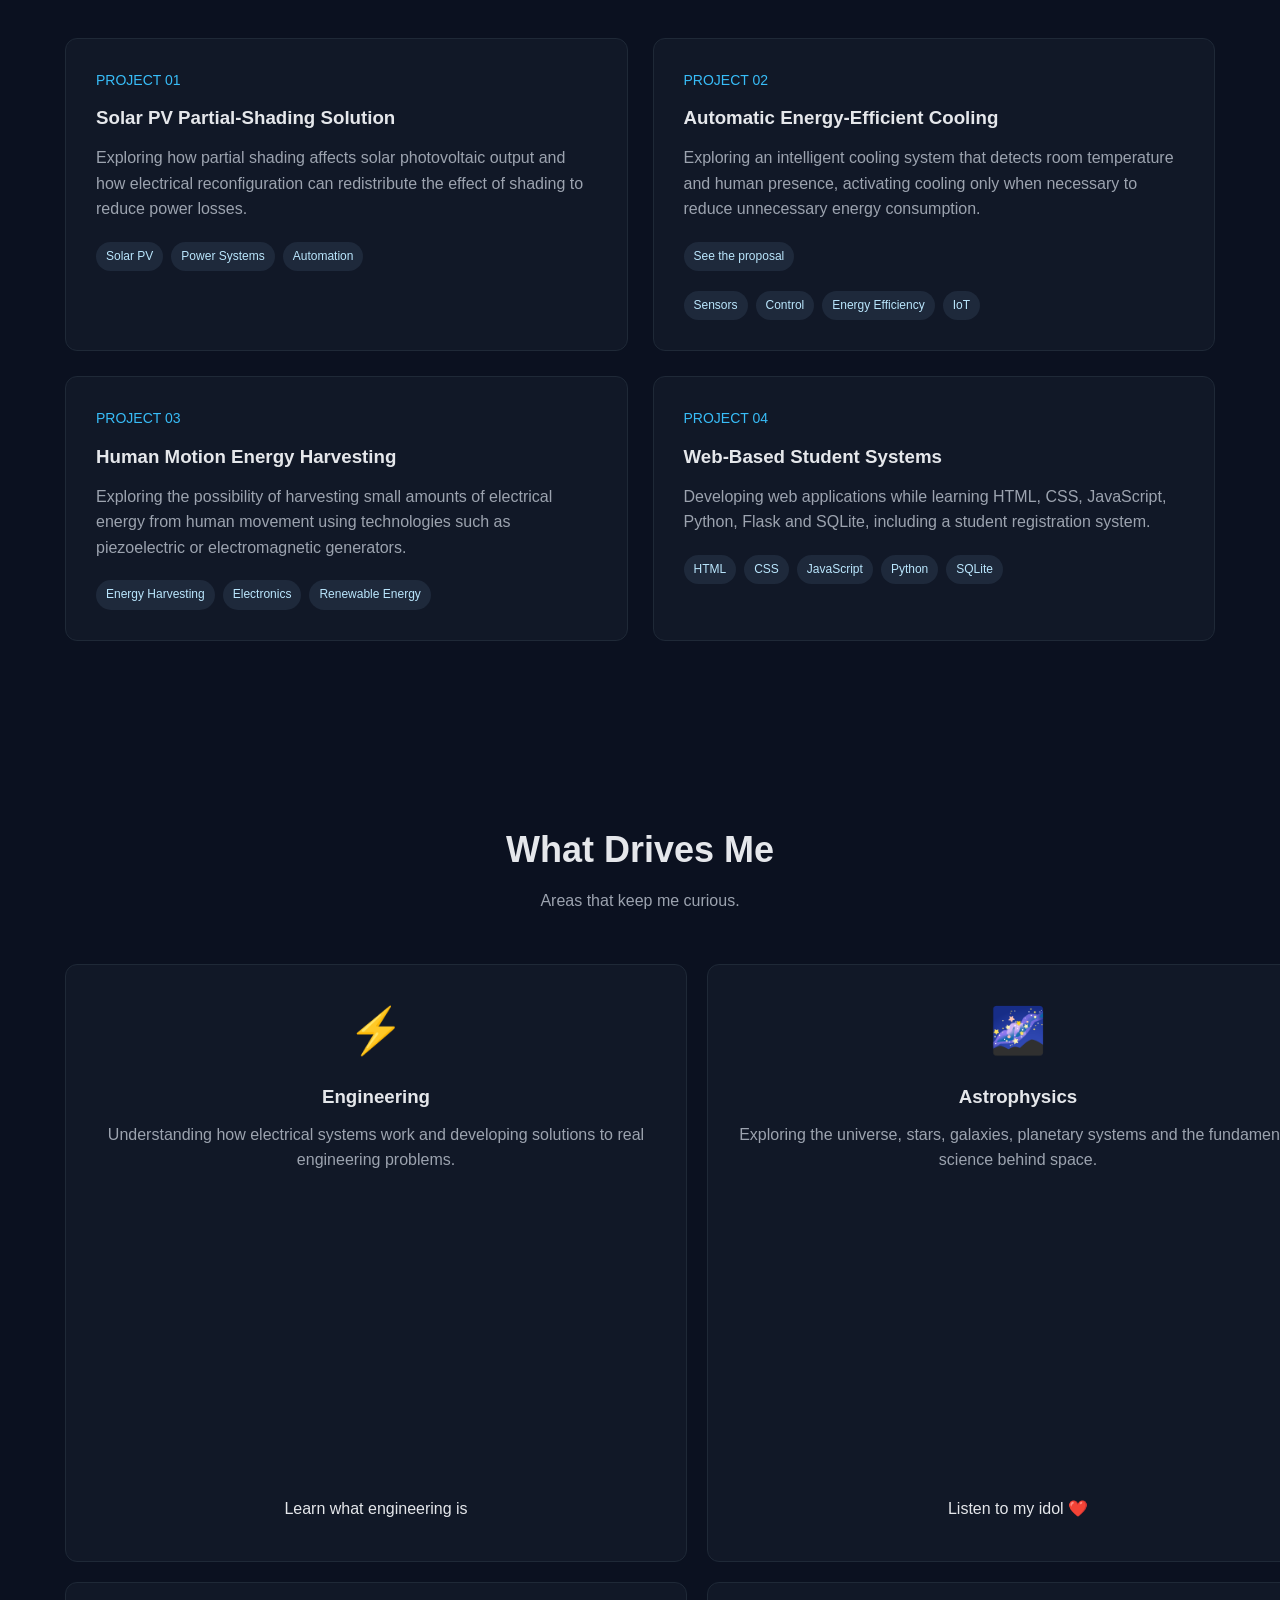
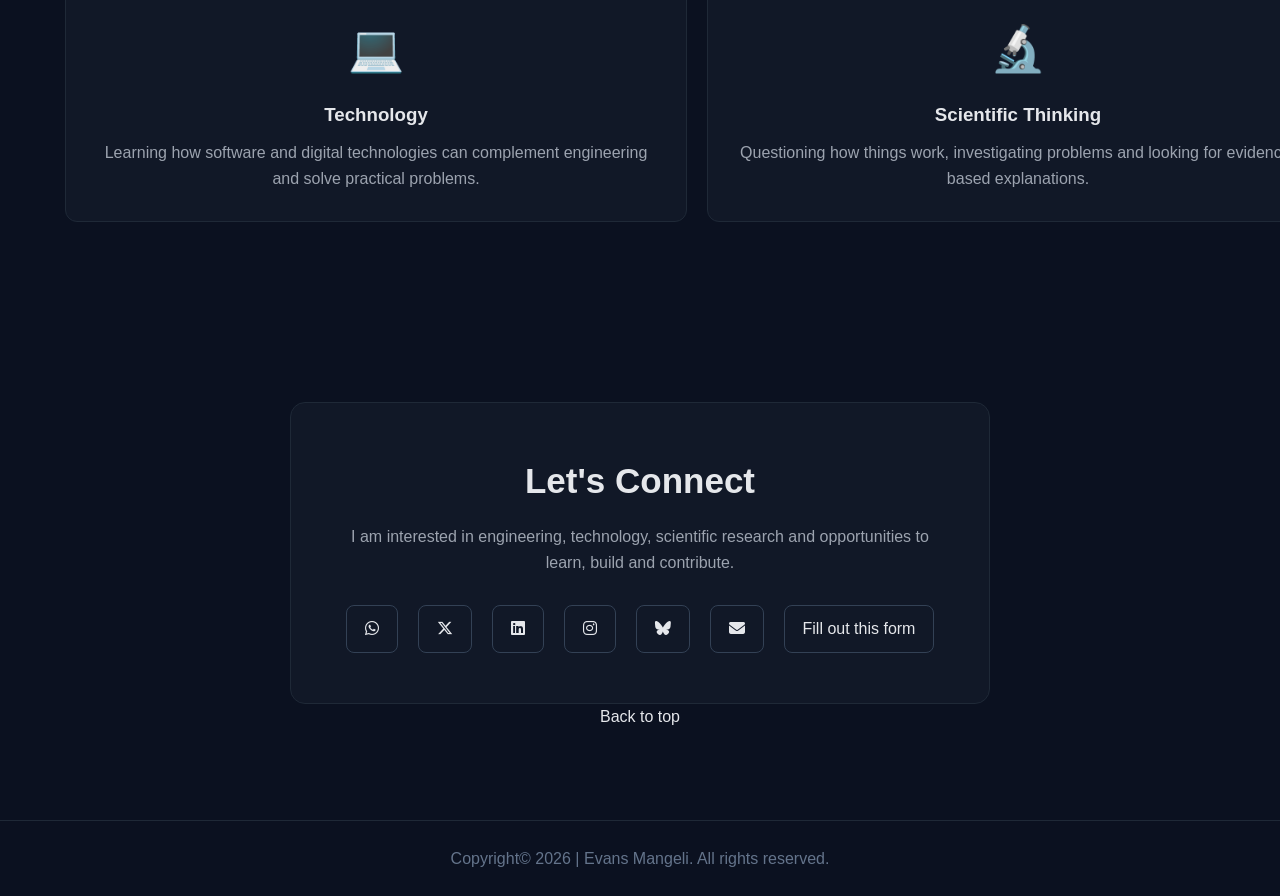
==== commit de9989aa: "Updated engineering-card" ====
--- a/index.html
+++ b/index.html
@@ -211,18 +211,23 @@
         .engineering-card {
             width: 300px;
             height: 300px;
-
             border: 1px solid #334155;
             border-radius: 50%;
+            overflow: hidden;
 
             display: flex;
             align-items: center;
             justify-content: center;
 
-            background:
-                radial-gradient(circle, #102a43, #0b1120 65%);
-
+            background: radial-gradient(circle, #102a43, #0b1120 65%);
             box-shadow: 0 0 60px rgba(56, 189, 248, 0.15);
+        }
+
+        .engineering-card img {
+            width: 100%;
+            height: 100%;
+            object-fit: cover;
+            border-radius: 50%;
         }
 
         .engineering-card .symbol {
